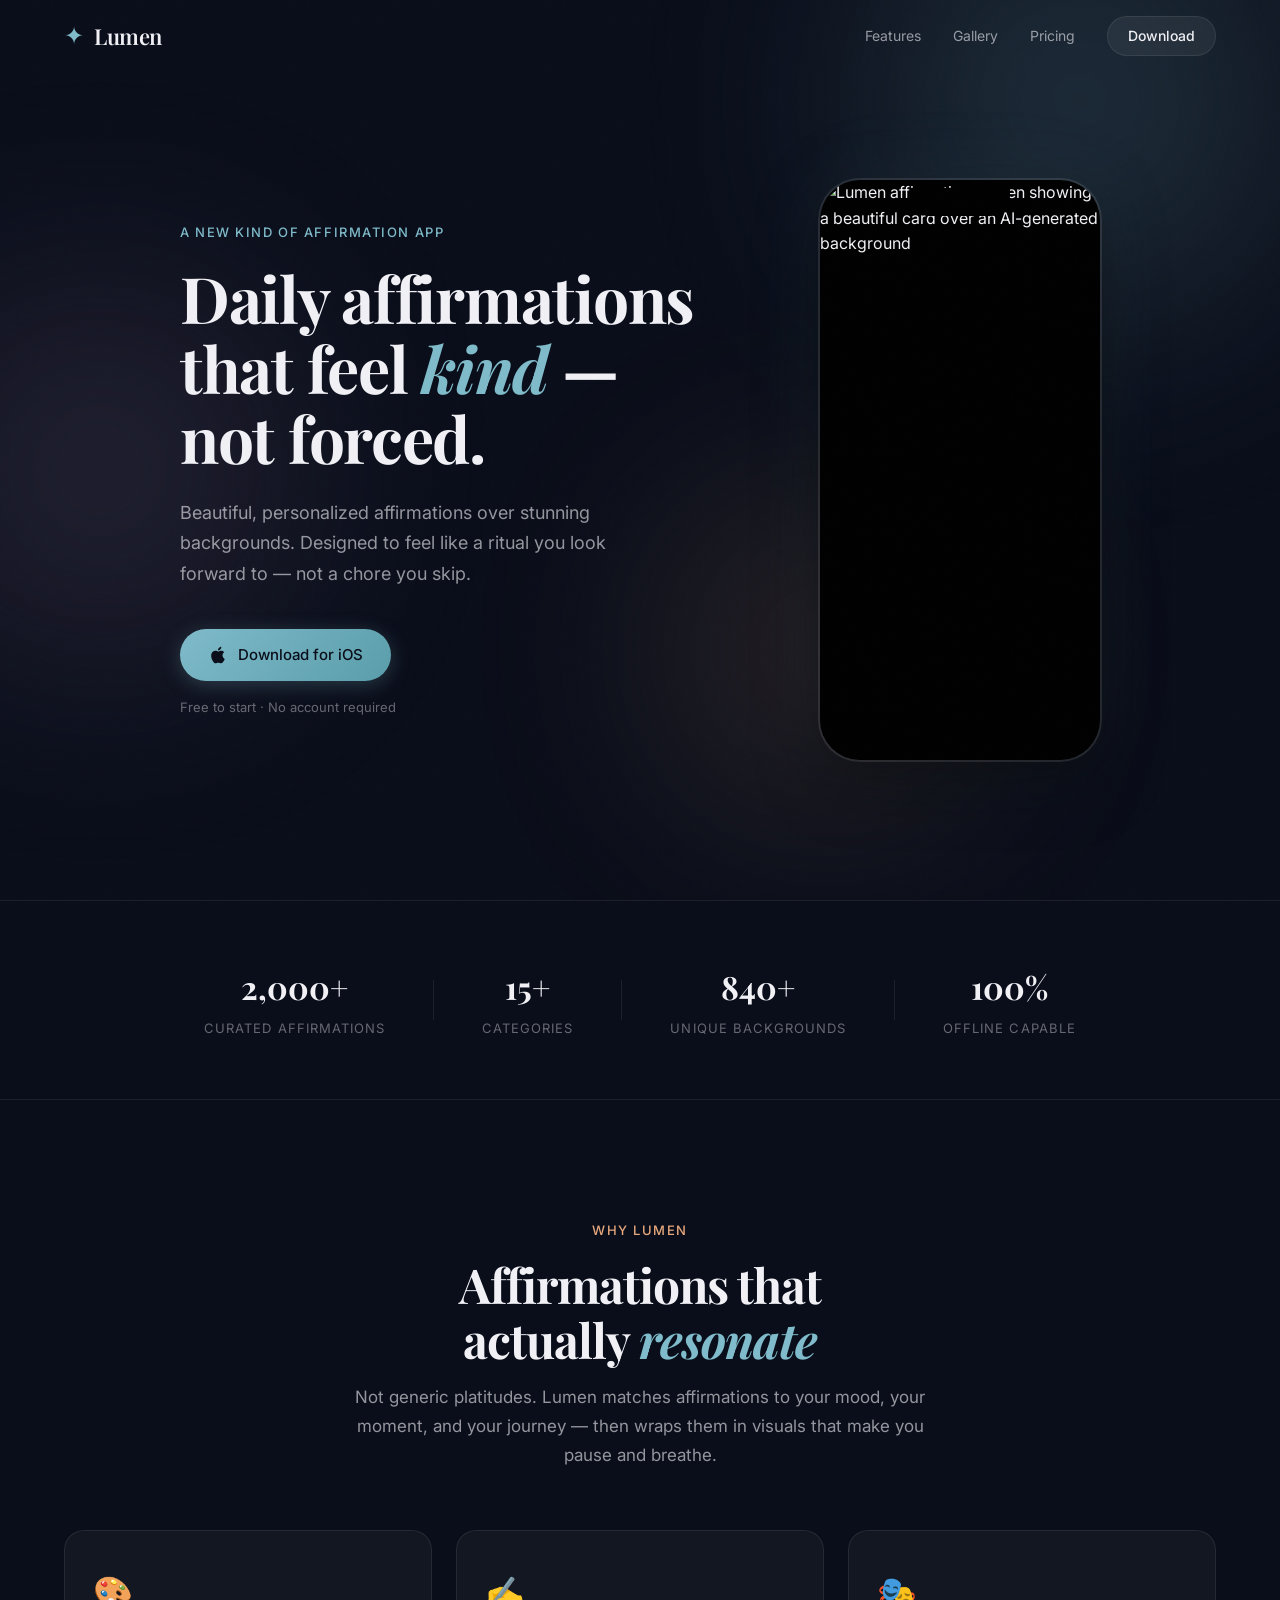
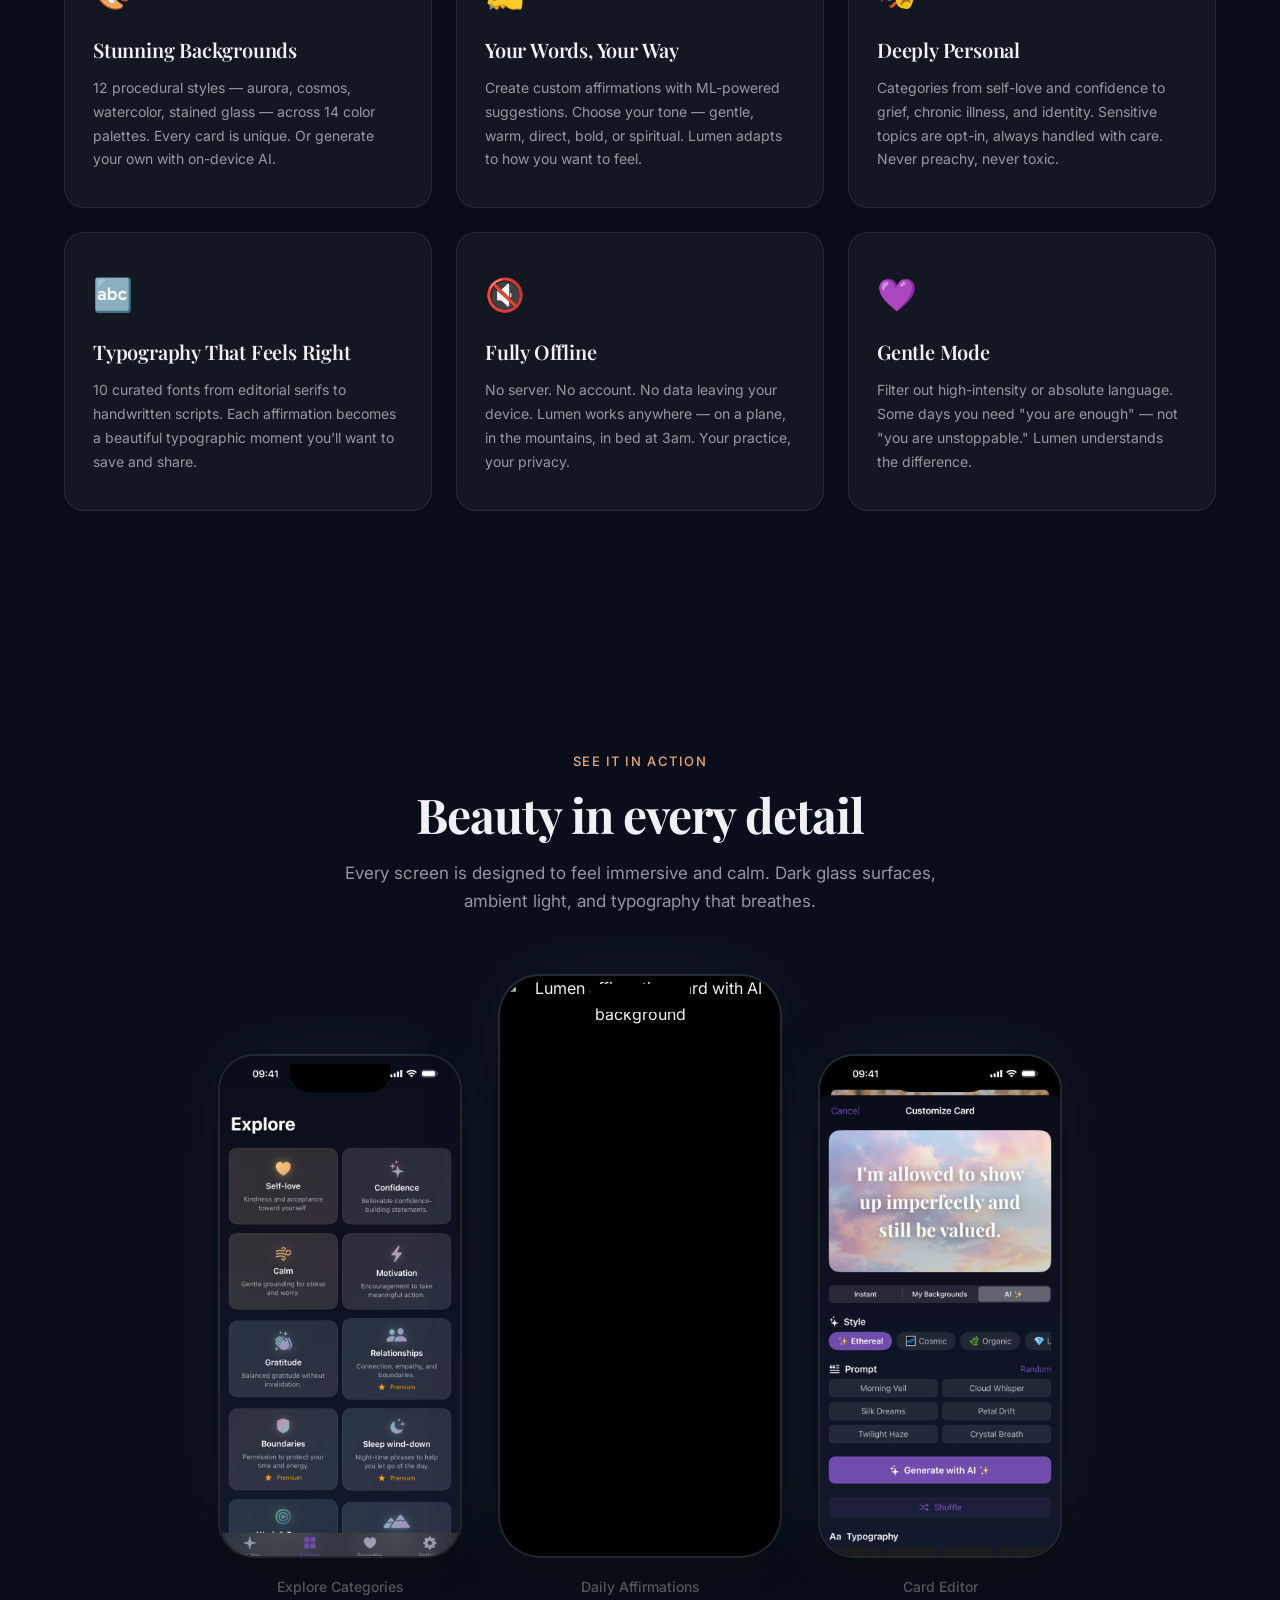
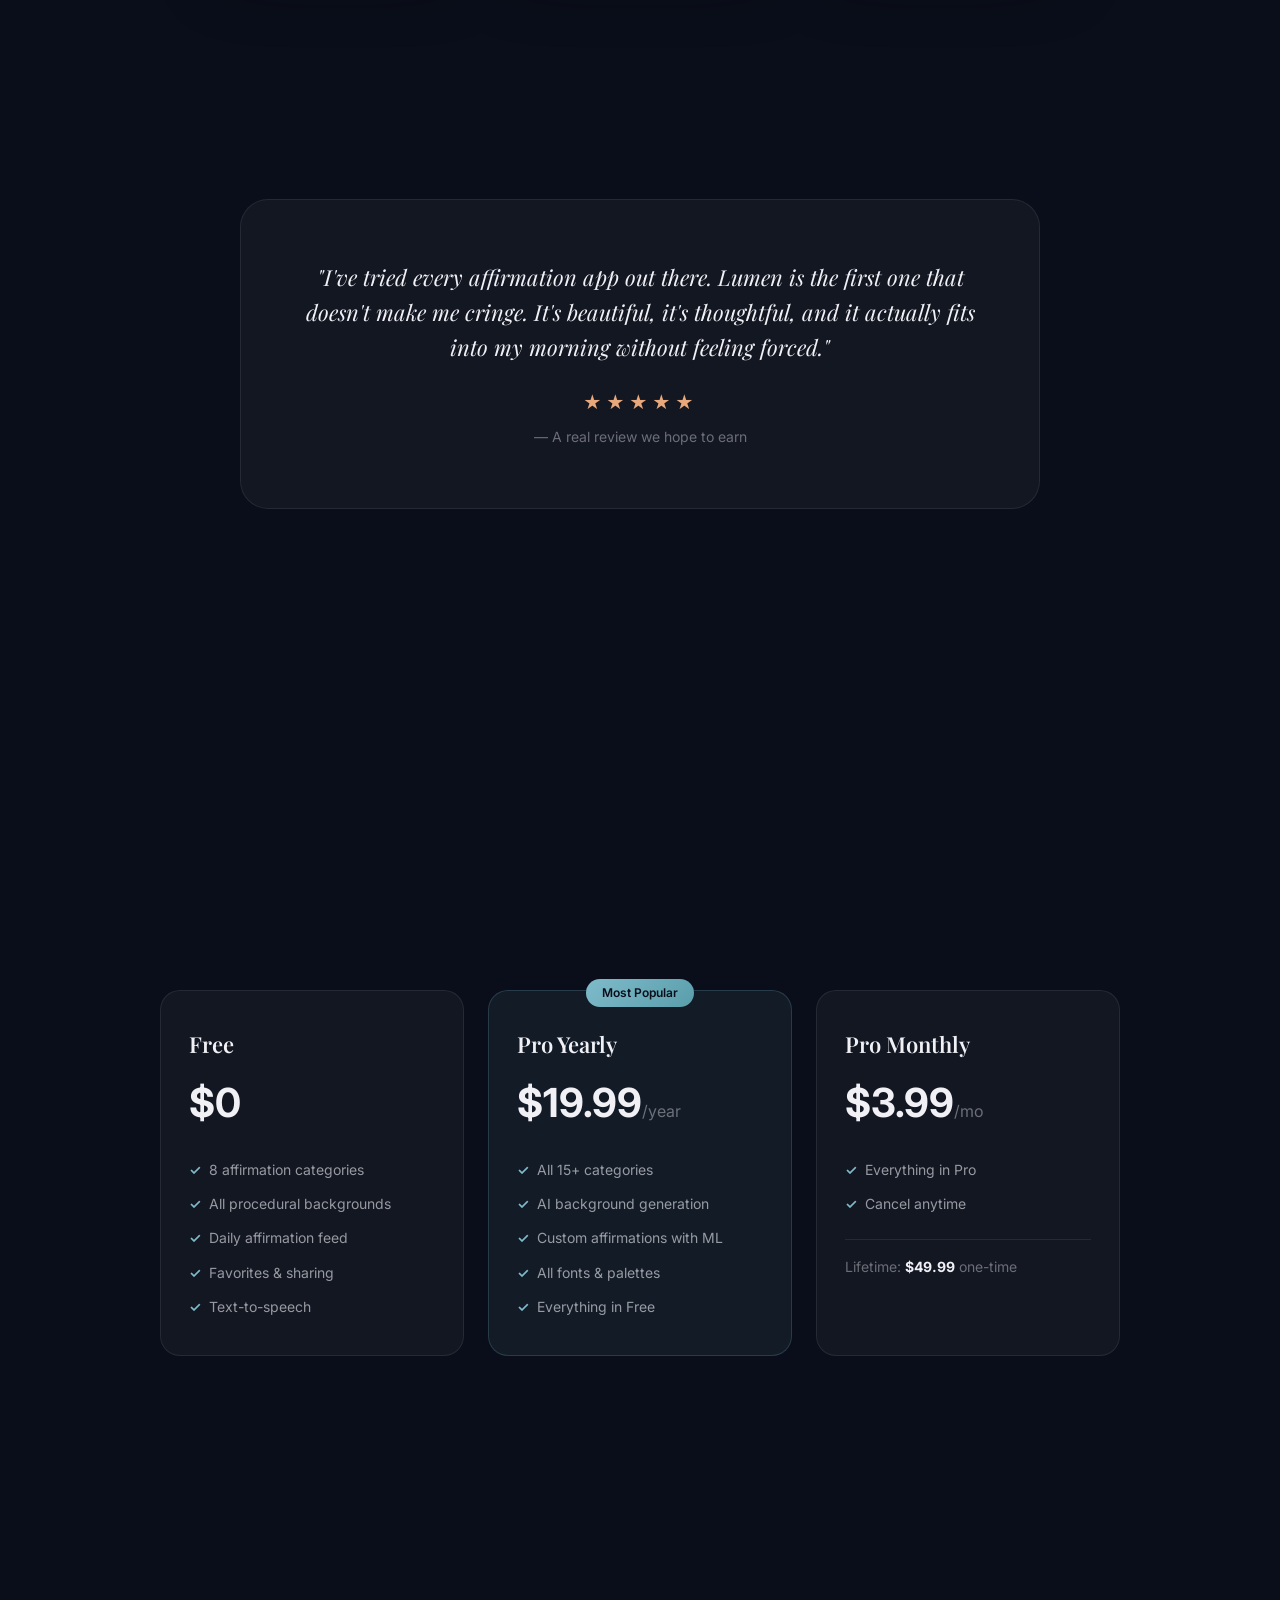
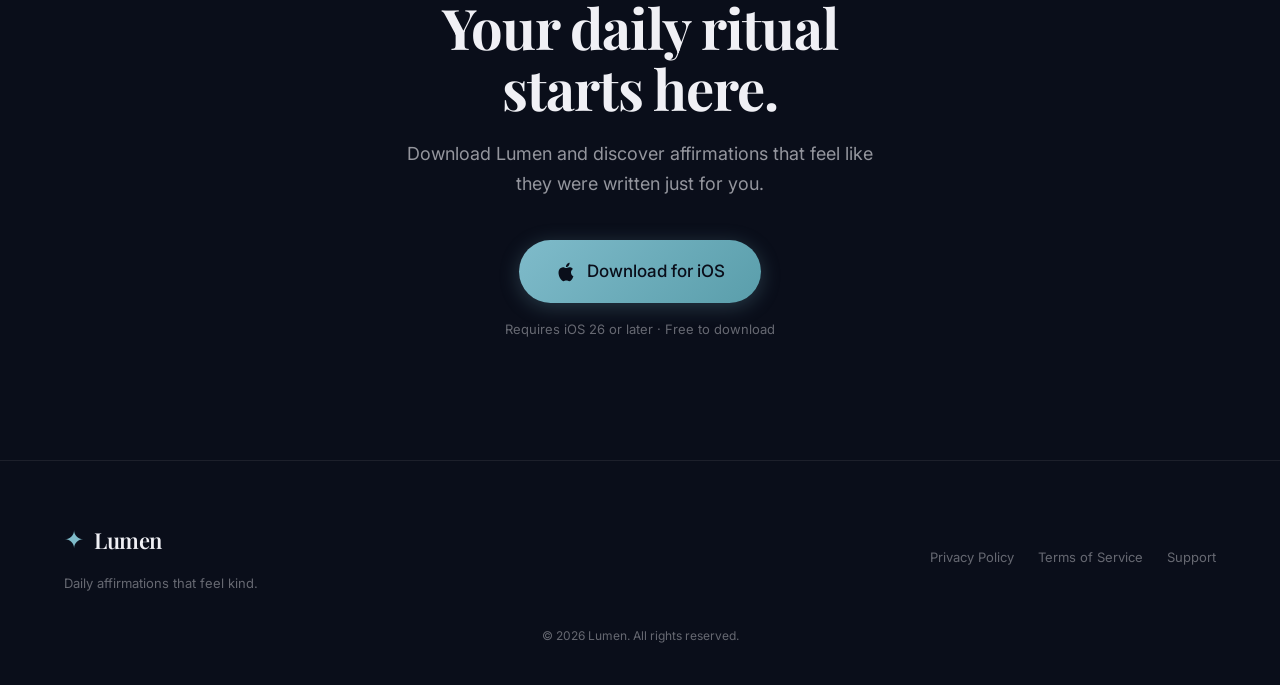
==== docs/index.html @ d3a2ad7b "Add Lumen landing page for GitHub Pages Dark, immersive landing page matching the app's visual ident" ====
<!DOCTYPE html>
<html lang="en">
<head>
  <meta charset="UTF-8">
  <meta name="viewport" content="width=device-width, initial-scale=1.0">
  <title>Lumen — Daily Affirmations That Feel Kind</title>
  <meta name="description" content="Lumen is a premium iOS affirmation app that delivers kind, personalized daily affirmations over stunning backgrounds. Beautiful. Calm. Yours.">
  <meta property="og:title" content="Lumen — Daily Affirmations That Feel Kind">
  <meta property="og:description" content="A premium iOS affirmation app with personalized daily affirmations over stunning backgrounds.">
  <meta property="og:type" content="website">
  <meta name="theme-color" content="#0A0E1A">
  <link rel="preconnect" href="https://fonts.googleapis.com">
  <link rel="preconnect" href="https://fonts.gstatic.com" crossorigin>
  <link href="https://fonts.googleapis.com/css2?family=Playfair+Display:ital,wght@0,400;0,600;0,700;1,400&family=Inter:wght@300;400;500;600&display=swap" rel="stylesheet">
  <link rel="stylesheet" href="styles.css">
</head>
<body>
  <!-- Ambient background -->
  <div class="ambient-bg">
    <div class="orb orb-1"></div>
    <div class="orb orb-2"></div>
    <div class="orb orb-3"></div>
  </div>

  <!-- Navigation -->
  <nav class="nav">
    <div class="nav-inner">
      <a href="#" class="nav-logo">
        <span class="logo-icon">✦</span>
        <span class="logo-text">Lumen</span>
      </a>
      <div class="nav-links">
        <a href="#features">Features</a>
        <a href="#gallery">Gallery</a>
        <a href="#pricing">Pricing</a>
        <a href="#download" class="nav-cta">Download</a>
      </div>
    </div>
  </nav>

  <!-- Hero -->
  <section class="hero">
    <div class="hero-content">
      <p class="hero-eyebrow">A new kind of affirmation app</p>
      <h1 class="hero-title">Daily affirmations<br>that feel <em>kind</em> —<br>not forced.</h1>
      <p class="hero-subtitle">Beautiful, personalized affirmations over stunning backgrounds. Designed to feel like a ritual you look forward to — not a chore you skip.</p>
      <div class="hero-ctas">
        <a href="#download" class="btn btn-primary">
          <svg class="apple-icon" viewBox="0 0 24 24" fill="currentColor" width="20" height="20"><path d="M18.71 19.5c-.83 1.24-1.71 2.45-3.05 2.47-1.34.03-1.77-.79-3.29-.79-1.53 0-2 .77-3.27.82-1.31.05-2.3-1.32-3.14-2.53C4.25 17 2.94 12.45 4.7 9.39c.87-1.52 2.43-2.48 4.12-2.51 1.28-.02 2.5.87 3.29.87.78 0 2.26-1.07 3.8-.91.65.03 2.47.26 3.64 1.98-.09.06-2.17 1.28-2.15 3.81.03 3.02 2.65 4.03 2.68 4.04-.03.07-.42 1.44-1.38 2.83M13 3.5c.73-.83 1.94-1.46 2.94-1.5.13 1.17-.34 2.35-1.04 3.19-.69.85-1.83 1.51-2.95 1.42-.15-1.15.41-2.35 1.05-3.11z"/></svg>
          Download for iOS
        </a>
      </div>
      <p class="hero-note">Free to start · No account required</p>
    </div>
    <div class="hero-phone">
      <div class="phone-frame">
        <div class="phone-notch"></div>
        <img src="images/screenshot-affirmation.png" alt="Lumen affirmation screen showing a beautiful card over an AI-generated background" class="phone-screen" loading="eager">
      </div>
    </div>
  </section>

  <!-- Social proof -->
  <section class="social-proof">
    <div class="container">
      <div class="proof-items">
        <div class="proof-item">
          <span class="proof-value">2,000+</span>
          <span class="proof-label">Curated Affirmations</span>
        </div>
        <div class="proof-divider"></div>
        <div class="proof-item">
          <span class="proof-value">15+</span>
          <span class="proof-label">Categories</span>
        </div>
        <div class="proof-divider"></div>
        <div class="proof-item">
          <span class="proof-value">840+</span>
          <span class="proof-label">Unique Backgrounds</span>
        </div>
        <div class="proof-divider"></div>
        <div class="proof-item">
          <span class="proof-value">100%</span>
          <span class="proof-label">Offline Capable</span>
        </div>
      </div>
    </div>
  </section>

  <!-- Features -->
  <section class="features" id="features">
    <div class="container">
      <p class="section-eyebrow">Why Lumen</p>
      <h2 class="section-title">Affirmations that<br>actually <em>resonate</em></h2>
      <p class="section-subtitle">Not generic platitudes. Lumen matches affirmations to your mood, your moment, and your journey — then wraps them in visuals that make you pause and breathe.</p>

      <div class="features-grid">
        <div class="feature-card">
          <div class="feature-icon">🎨</div>
          <h3>Stunning Backgrounds</h3>
          <p>12 procedural styles — aurora, cosmos, watercolor, stained glass — across 14 color palettes. Every card is unique. Or generate your own with on-device AI.</p>
        </div>
        <div class="feature-card">
          <div class="feature-icon">✍️</div>
          <h3>Your Words, Your Way</h3>
          <p>Create custom affirmations with ML-powered suggestions. Choose your tone — gentle, warm, direct, bold, or spiritual. Lumen adapts to how you want to feel.</p>
        </div>
        <div class="feature-card">
          <div class="feature-icon">🎭</div>
          <h3>Deeply Personal</h3>
          <p>Categories from self-love and confidence to grief, chronic illness, and identity. Sensitive topics are opt-in, always handled with care. Never preachy, never toxic.</p>
        </div>
        <div class="feature-card">
          <div class="feature-icon">🔤</div>
          <h3>Typography That Feels Right</h3>
          <p>10 curated fonts from editorial serifs to handwritten scripts. Each affirmation becomes a beautiful typographic moment you'll want to save and share.</p>
        </div>
        <div class="feature-card">
          <div class="feature-icon">🔇</div>
          <h3>Fully Offline</h3>
          <p>No server. No account. No data leaving your device. Lumen works anywhere — on a plane, in the mountains, in bed at 3am. Your practice, your privacy.</p>
        </div>
        <div class="feature-card">
          <div class="feature-icon">💜</div>
          <h3>Gentle Mode</h3>
          <p>Filter out high-intensity or absolute language. Some days you need "you are enough" — not "you are unstoppable." Lumen understands the difference.</p>
        </div>
      </div>
    </div>
  </section>

  <!-- Gallery -->
  <section class="gallery" id="gallery">
    <div class="container">
      <p class="section-eyebrow">See it in action</p>
      <h2 class="section-title">Beauty in every detail</h2>
      <p class="section-subtitle">Every screen is designed to feel immersive and calm. Dark glass surfaces, ambient light, and typography that breathes.</p>

      <div class="gallery-phones">
        <div class="gallery-phone">
          <div class="phone-frame phone-frame-sm">
            <div class="phone-notch"></div>
            <img src="images/screenshot-explore.png" alt="Lumen explore screen with category cards" class="phone-screen" loading="lazy">
          </div>
          <p class="gallery-label">Explore Categories</p>
        </div>
        <div class="gallery-phone gallery-phone-center">
          <div class="phone-frame">
            <div class="phone-notch"></div>
            <img src="images/screenshot-affirmation.png" alt="Lumen affirmation card with AI background" class="phone-screen" loading="lazy">
          </div>
          <p class="gallery-label">Daily Affirmations</p>
        </div>
        <div class="gallery-phone">
          <div class="phone-frame phone-frame-sm">
            <div class="phone-notch"></div>
            <img src="images/screenshot-editor.png" alt="Lumen card editor" class="phone-screen" loading="lazy">
          </div>
          <p class="gallery-label">Card Editor</p>
        </div>
      </div>
    </div>
  </section>

  <!-- Testimonial -->
  <section class="testimonial-section">
    <div class="container">
      <div class="testimonial-card">
        <blockquote>
          <p>"I've tried every affirmation app out there. Lumen is the first one that doesn't make me cringe. It's beautiful, it's thoughtful, and it actually fits into my morning without feeling forced."</p>
        </blockquote>
        <div class="testimonial-author">
          <div class="testimonial-stars">★★★★★</div>
          <p class="testimonial-name">— A real review we hope to earn</p>
        </div>
      </div>
    </div>
  </section>

  <!-- Pricing -->
  <section class="pricing" id="pricing">
    <div class="container">
      <p class="section-eyebrow">Simple pricing</p>
      <h2 class="section-title">Start free. Upgrade<br>when you're <em>ready</em>.</h2>
      <p class="section-subtitle">Lumen is generous for free. Pro unlocks everything — all categories, AI backgrounds, custom affirmations, and more.</p>

      <div class="pricing-grid">
        <div class="pricing-card">
          <h3>Free</h3>
          <p class="pricing-price">$0</p>
          <ul class="pricing-features">
            <li>8 affirmation categories</li>
            <li>All procedural backgrounds</li>
            <li>Daily affirmation feed</li>
            <li>Favorites & sharing</li>
            <li>Text-to-speech</li>
          </ul>
        </div>
        <div class="pricing-card pricing-card-pro">
          <div class="pricing-badge">Most Popular</div>
          <h3>Pro Yearly</h3>
          <p class="pricing-price">$19.99<span>/year</span></p>
          <ul class="pricing-features">
            <li>All 15+ categories</li>
            <li>AI background generation</li>
            <li>Custom affirmations with ML</li>
            <li>All fonts & palettes</li>
            <li>Everything in Free</li>
          </ul>
        </div>
        <div class="pricing-card">
          <h3>Pro Monthly</h3>
          <p class="pricing-price">$3.99<span>/mo</span></p>
          <ul class="pricing-features">
            <li>Everything in Pro</li>
            <li>Cancel anytime</li>
          </ul>
          <div class="pricing-alt">
            <p class="pricing-lifetime">Lifetime: <strong>$49.99</strong> one-time</p>
          </div>
        </div>
      </div>
    </div>
  </section>

  <!-- Download CTA -->
  <section class="download" id="download">
    <div class="container">
      <h2 class="download-title">Your daily ritual<br>starts here.</h2>
      <p class="download-subtitle">Download Lumen and discover affirmations that feel like they were written just for you.</p>
      <a href="#" class="btn btn-primary btn-lg">
        <svg class="apple-icon" viewBox="0 0 24 24" fill="currentColor" width="22" height="22"><path d="M18.71 19.5c-.83 1.24-1.71 2.45-3.05 2.47-1.34.03-1.77-.79-3.29-.79-1.53 0-2 .77-3.27.82-1.31.05-2.3-1.32-3.14-2.53C4.25 17 2.94 12.45 4.7 9.39c.87-1.52 2.43-2.48 4.12-2.51 1.28-.02 2.5.87 3.29.87.78 0 2.26-1.07 3.8-.91.65.03 2.47.26 3.64 1.98-.09.06-2.17 1.28-2.15 3.81.03 3.02 2.65 4.03 2.68 4.04-.03.07-.42 1.44-1.38 2.83M13 3.5c.73-.83 1.94-1.46 2.94-1.5.13 1.17-.34 2.35-1.04 3.19-.69.85-1.83 1.51-2.95 1.42-.15-1.15.41-2.35 1.05-3.11z"/></svg>
        Download for iOS
      </a>
      <p class="download-note">Requires iOS 26 or later · Free to download</p>
    </div>
  </section>

  <!-- Footer -->
  <footer class="footer">
    <div class="container">
      <div class="footer-inner">
        <div class="footer-brand">
          <span class="logo-icon">✦</span>
          <span class="logo-text">Lumen</span>
          <p class="footer-tagline">Daily affirmations that feel kind.</p>
        </div>
        <div class="footer-links">
          <a href="#">Privacy Policy</a>
          <a href="#">Terms of Service</a>
          <a href="#">Support</a>
        </div>
      </div>
      <p class="footer-copy">&copy; 2026 Lumen. All rights reserved.</p>
    </div>
  </footer>

  <script src="script.js"></script>
</body>
</html>
---- docs/styles.css ----
/* ===== Reset & Base ===== */
*, *::before, *::after {
  margin: 0;
  padding: 0;
  box-sizing: border-box;
}

:root {
  --bg-deep: #0A0E1A;
  --bg-surface: #131B2E;
  --bg-card: rgba(255, 255, 255, 0.04);
  --bg-card-hover: rgba(255, 255, 255, 0.07);
  --bg-glass: rgba(255, 255, 255, 0.06);
  --border-glass: rgba(255, 255, 255, 0.08);
  --text-primary: #F0F0F5;
  --text-secondary: rgba(240, 240, 245, 0.6);
  --text-tertiary: rgba(240, 240, 245, 0.4);
  --accent-teal: #7FBBCA;
  --accent-coral: #E8A87C;
  --accent-purple: #A688B5;
  --accent-mint: #7EC8A0;
  --font-serif: 'Playfair Display', Georgia, serif;
  --font-sans: 'Inter', -apple-system, BlinkMacSystemFont, sans-serif;
  --radius-sm: 12px;
  --radius-md: 20px;
  --radius-lg: 28px;
  --radius-xl: 36px;
}

html {
  scroll-behavior: smooth;
  -webkit-text-size-adjust: 100%;
}

body {
  font-family: var(--font-sans);
  background: var(--bg-deep);
  color: var(--text-primary);
  line-height: 1.6;
  overflow-x: hidden;
  -webkit-font-smoothing: antialiased;
  -moz-osx-font-smoothing: grayscale;
}

.container {
  max-width: 1200px;
  margin: 0 auto;
  padding: 0 24px;
}

em {
  font-style: italic;
  color: var(--accent-teal);
}

/* ===== Ambient Background ===== */
.ambient-bg {
  position: fixed;
  top: 0;
  left: 0;
  width: 100%;
  height: 100%;
  pointer-events: none;
  z-index: 0;
  overflow: hidden;
}

.orb {
  position: absolute;
  border-radius: 50%;
  filter: blur(120px);
  opacity: 0.3;
  animation: float 20s ease-in-out infinite;
}

.orb-1 {
  width: 600px;
  height: 600px;
  background: radial-gradient(circle, var(--accent-teal), transparent 70%);
  top: -200px;
  right: -100px;
  animation-delay: 0s;
}

.orb-2 {
  width: 500px;
  height: 500px;
  background: radial-gradient(circle, var(--accent-purple), transparent 70%);
  bottom: 20%;
  left: -150px;
  animation-delay: -7s;
}

.orb-3 {
  width: 400px;
  height: 400px;
  background: radial-gradient(circle, var(--accent-coral), transparent 70%);
  top: 50%;
  right: 20%;
  animation-delay: -14s;
}

@keyframes float {
  0%, 100% { transform: translate(0, 0) scale(1); }
  33% { transform: translate(30px, -40px) scale(1.05); }
  66% { transform: translate(-20px, 30px) scale(0.95); }
}

/* ===== Navigation ===== */
.nav {
  position: fixed;
  top: 0;
  left: 0;
  right: 0;
  z-index: 100;
  padding: 16px 0;
  transition: background 0.3s ease, backdrop-filter 0.3s ease;
}

.nav.scrolled {
  background: rgba(10, 14, 26, 0.8);
  backdrop-filter: blur(20px);
  -webkit-backdrop-filter: blur(20px);
  border-bottom: 1px solid var(--border-glass);
}

.nav-inner {
  max-width: 1200px;
  margin: 0 auto;
  padding: 0 24px;
  display: flex;
  align-items: center;
  justify-content: space-between;
}

.nav-logo {
  display: flex;
  align-items: center;
  gap: 10px;
  text-decoration: none;
  color: var(--text-primary);
}

.logo-icon {
  font-size: 24px;
  color: var(--accent-teal);
}

.logo-text {
  font-family: var(--font-serif);
  font-size: 22px;
  font-weight: 600;
  letter-spacing: -0.02em;
}

.nav-links {
  display: flex;
  align-items: center;
  gap: 32px;
}

.nav-links a {
  text-decoration: none;
  color: var(--text-secondary);
  font-size: 14px;
  font-weight: 400;
  transition: color 0.2s ease;
}

.nav-links a:hover {
  color: var(--text-primary);
}

.nav-cta {
  background: var(--bg-glass);
  border: 1px solid var(--border-glass);
  padding: 8px 20px !important;
  border-radius: 100px;
  color: var(--text-primary) !important;
  font-weight: 500 !important;
  transition: background 0.2s ease, border-color 0.2s ease !important;
}

.nav-cta:hover {
  background: var(--bg-card-hover) !important;
  border-color: rgba(255, 255, 255, 0.15) !important;
}

/* ===== Hero ===== */
.hero {
  position: relative;
  z-index: 1;
  min-height: 100vh;
  display: flex;
  align-items: center;
  justify-content: center;
  padding: 120px 24px 80px;
  gap: 80px;
  max-width: 1200px;
  margin: 0 auto;
}

.hero-content {
  flex: 1;
  max-width: 560px;
}

.hero-eyebrow {
  font-size: 13px;
  font-weight: 500;
  text-transform: uppercase;
  letter-spacing: 0.12em;
  color: var(--accent-teal);
  margin-bottom: 20px;
}

.hero-title {
  font-family: var(--font-serif);
  font-size: clamp(40px, 5vw, 64px);
  font-weight: 700;
  line-height: 1.1;
  letter-spacing: -0.02em;
  margin-bottom: 24px;
}

.hero-subtitle {
  font-size: 18px;
  line-height: 1.7;
  color: var(--text-secondary);
  margin-bottom: 40px;
  max-width: 480px;
}

.hero-ctas {
  display: flex;
  gap: 16px;
  flex-wrap: wrap;
}

.hero-note {
  margin-top: 16px;
  font-size: 13px;
  color: var(--text-tertiary);
}

/* ===== Buttons ===== */
.btn {
  display: inline-flex;
  align-items: center;
  gap: 10px;
  padding: 14px 28px;
  border-radius: 100px;
  font-size: 15px;
  font-weight: 500;
  text-decoration: none;
  transition: all 0.2s ease;
  cursor: pointer;
  border: none;
}

.btn-primary {
  background: linear-gradient(135deg, var(--accent-teal), #5a9eab);
  color: var(--bg-deep);
  box-shadow: 0 4px 20px rgba(127, 187, 202, 0.25);
}

.btn-primary:hover {
  transform: translateY(-2px);
  box-shadow: 0 8px 30px rgba(127, 187, 202, 0.35);
}

.btn-lg {
  padding: 18px 36px;
  font-size: 17px;
}

.apple-icon {
  width: 20px;
  height: 20px;
  flex-shrink: 0;
}

.btn-lg .apple-icon {
  width: 22px;
  height: 22px;
}

/* ===== Phone Frame ===== */
.hero-phone {
  flex-shrink: 0;
  position: relative;
}

.phone-frame {
  width: 280px;
  height: 580px;
  border-radius: 40px;
  overflow: hidden;
  position: relative;
  background: #000;
  box-shadow:
    0 0 0 2px rgba(255, 255, 255, 0.1),
    0 20px 60px rgba(0, 0, 0, 0.5),
    0 0 80px rgba(127, 187, 202, 0.1);
}

.phone-notch {
  position: absolute;
  top: 8px;
  left: 50%;
  transform: translateX(-50%);
  width: 100px;
  height: 28px;
  background: #000;
  border-radius: 0 0 20px 20px;
  z-index: 2;
}

.phone-screen {
  width: 100%;
  height: 100%;
  object-fit: cover;
  object-position: top;
}

.phone-frame-sm {
  width: 240px;
  height: 500px;
  border-radius: 34px;
}

/* ===== Social Proof ===== */
.social-proof {
  position: relative;
  z-index: 1;
  padding: 60px 0;
  border-top: 1px solid var(--border-glass);
  border-bottom: 1px solid var(--border-glass);
}

.proof-items {
  display: flex;
  justify-content: center;
  align-items: center;
  gap: 48px;
  flex-wrap: wrap;
}

.proof-item {
  text-align: center;
  display: flex;
  flex-direction: column;
  gap: 6px;
}

.proof-value {
  font-family: var(--font-serif);
  font-size: 32px;
  font-weight: 700;
  color: var(--text-primary);
}

.proof-label {
  font-size: 13px;
  color: var(--text-tertiary);
  text-transform: uppercase;
  letter-spacing: 0.08em;
}

.proof-divider {
  width: 1px;
  height: 40px;
  background: var(--border-glass);
}

/* ===== Sections ===== */
.section-eyebrow {
  font-size: 13px;
  font-weight: 500;
  text-transform: uppercase;
  letter-spacing: 0.12em;
  color: var(--accent-coral);
  margin-bottom: 16px;
  text-align: center;
}

.section-title {
  font-family: var(--font-serif);
  font-size: clamp(32px, 4vw, 48px);
  font-weight: 700;
  line-height: 1.15;
  letter-spacing: -0.02em;
  text-align: center;
  margin-bottom: 16px;
}

.section-subtitle {
  font-size: 17px;
  color: var(--text-secondary);
  text-align: center;
  max-width: 600px;
  margin: 0 auto 60px;
  line-height: 1.7;
}

/* ===== Features ===== */
.features {
  position: relative;
  z-index: 1;
  padding: 120px 0;
}

.features-grid {
  display: grid;
  grid-template-columns: repeat(3, 1fr);
  gap: 24px;
}

.feature-card {
  background: var(--bg-card);
  border: 1px solid var(--border-glass);
  border-radius: var(--radius-md);
  padding: 36px 28px;
  transition: background 0.2s ease, border-color 0.2s ease, transform 0.2s ease;
}

.feature-card:hover {
  background: var(--bg-card-hover);
  border-color: rgba(255, 255, 255, 0.12);
  transform: translateY(-4px);
}

.feature-icon {
  font-size: 32px;
  margin-bottom: 16px;
}

.feature-card h3 {
  font-family: var(--font-serif);
  font-size: 20px;
  font-weight: 600;
  margin-bottom: 10px;
  letter-spacing: -0.01em;
}

.feature-card p {
  font-size: 14px;
  line-height: 1.7;
  color: var(--text-secondary);
}

/* ===== Gallery ===== */
.gallery {
  position: relative;
  z-index: 1;
  padding: 120px 0;
}

.gallery-phones {
  display: flex;
  justify-content: center;
  align-items: flex-end;
  gap: 40px;
}

.gallery-phone {
  text-align: center;
}

.gallery-phone-center {
  transform: translateY(-20px);
}

.gallery-label {
  margin-top: 20px;
  font-size: 14px;
  color: var(--text-tertiary);
  font-weight: 500;
}

/* ===== Testimonial ===== */
.testimonial-section {
  position: relative;
  z-index: 1;
  padding: 80px 0;
}

.testimonial-card {
  background: var(--bg-card);
  border: 1px solid var(--border-glass);
  border-radius: var(--radius-lg);
  padding: 60px;
  max-width: 800px;
  margin: 0 auto;
  text-align: center;
}

.testimonial-card blockquote p {
  font-family: var(--font-serif);
  font-size: 22px;
  font-style: italic;
  line-height: 1.6;
  color: var(--text-primary);
  margin-bottom: 24px;
}

.testimonial-stars {
  color: var(--accent-coral);
  font-size: 18px;
  letter-spacing: 4px;
  margin-bottom: 8px;
}

.testimonial-name {
  font-size: 14px;
  color: var(--text-tertiary);
}

/* ===== Pricing ===== */
.pricing {
  position: relative;
  z-index: 1;
  padding: 120px 0;
}

.pricing-grid {
  display: grid;
  grid-template-columns: repeat(3, 1fr);
  gap: 24px;
  max-width: 960px;
  margin: 0 auto;
}

.pricing-card {
  background: var(--bg-card);
  border: 1px solid var(--border-glass);
  border-radius: var(--radius-md);
  padding: 36px 28px;
  position: relative;
  transition: transform 0.2s ease;
}

.pricing-card:hover {
  transform: translateY(-4px);
}

.pricing-card-pro {
  background: rgba(127, 187, 202, 0.08);
  border-color: rgba(127, 187, 202, 0.2);
}

.pricing-badge {
  position: absolute;
  top: -12px;
  left: 50%;
  transform: translateX(-50%);
  background: linear-gradient(135deg, var(--accent-teal), #5a9eab);
  color: var(--bg-deep);
  font-size: 12px;
  font-weight: 600;
  padding: 4px 16px;
  border-radius: 100px;
  white-space: nowrap;
}

.pricing-card h3 {
  font-family: var(--font-serif);
  font-size: 22px;
  font-weight: 600;
  margin-bottom: 8px;
}

.pricing-price {
  font-size: 40px;
  font-weight: 700;
  margin-bottom: 24px;
}

.pricing-price span {
  font-size: 16px;
  font-weight: 400;
  color: var(--text-tertiary);
}

.pricing-features {
  list-style: none;
  display: flex;
  flex-direction: column;
  gap: 12px;
}

.pricing-features li {
  font-size: 14px;
  color: var(--text-secondary);
  padding-left: 20px;
  position: relative;
}

.pricing-features li::before {
  content: '✓';
  position: absolute;
  left: 0;
  color: var(--accent-teal);
  font-weight: 600;
}

.pricing-alt {
  margin-top: 24px;
  padding-top: 16px;
  border-top: 1px solid var(--border-glass);
}

.pricing-lifetime {
  font-size: 14px;
  color: var(--text-tertiary);
}

.pricing-lifetime strong {
  color: var(--text-primary);
}

/* ===== Download CTA ===== */
.download {
  position: relative;
  z-index: 1;
  padding: 120px 0;
  text-align: center;
}

.download-title {
  font-family: var(--font-serif);
  font-size: clamp(36px, 4.5vw, 56px);
  font-weight: 700;
  line-height: 1.1;
  letter-spacing: -0.02em;
  margin-bottom: 20px;
}

.download-subtitle {
  font-size: 18px;
  color: var(--text-secondary);
  margin-bottom: 40px;
  max-width: 500px;
  margin-left: auto;
  margin-right: auto;
  line-height: 1.7;
}

.download-note {
  margin-top: 16px;
  font-size: 13px;
  color: var(--text-tertiary);
}

/* ===== Footer ===== */
.footer {
  position: relative;
  z-index: 1;
  padding: 60px 0 40px;
  border-top: 1px solid var(--border-glass);
}

.footer-inner {
  display: flex;
  justify-content: space-between;
  align-items: center;
  margin-bottom: 32px;
}

.footer-brand {
  display: flex;
  align-items: center;
  gap: 10px;
  flex-wrap: wrap;
}

.footer-tagline {
  width: 100%;
  font-size: 13px;
  color: var(--text-tertiary);
  margin-top: 4px;
}

.footer-links {
  display: flex;
  gap: 24px;
}

.footer-links a {
  font-size: 13px;
  color: var(--text-tertiary);
  text-decoration: none;
  transition: color 0.2s ease;
}

.footer-links a:hover {
  color: var(--text-secondary);
}

.footer-copy {
  font-size: 12px;
  color: var(--text-tertiary);
  text-align: center;
}

/* ===== Responsive ===== */
@media (max-width: 968px) {
  .hero {
    flex-direction: column;
    text-align: center;
    padding-top: 100px;
    gap: 60px;
  }

  .hero-content {
    max-width: 100%;
    display: flex;
    flex-direction: column;
    align-items: center;
  }

  .hero-subtitle {
    max-width: 100%;
  }

  .hero-ctas {
    justify-content: center;
  }

  .features-grid {
    grid-template-columns: repeat(2, 1fr);
  }

  .gallery-phones {
    gap: 20px;
  }

  .phone-frame {
    width: 220px;
    height: 460px;
    border-radius: 32px;
  }

  .phone-frame-sm {
    width: 180px;
    height: 380px;
    border-radius: 28px;
  }

  .pricing-grid {
    grid-template-columns: 1fr;
    max-width: 400px;
  }
}

@media (max-width: 640px) {
  .nav-links a:not(.nav-cta) {
    display: none;
  }

  .hero-title {
    font-size: 36px;
  }

  .features-grid {
    grid-template-columns: 1fr;
  }

  .gallery-phones {
    flex-direction: column;
    align-items: center;
    gap: 32px;
  }

  .gallery-phone-center {
    transform: none;
    order: -1;
  }

  .phone-frame, .phone-frame-sm {
    width: 260px;
    height: 540px;
    border-radius: 38px;
  }

  .proof-items {
    gap: 32px;
  }

  .proof-divider {
    display: none;
  }

  .testimonial-card {
    padding: 36px 24px;
  }

  .testimonial-card blockquote p {
    font-size: 18px;
  }

  .footer-inner {
    flex-direction: column;
    gap: 24px;
    text-align: center;
  }

  .footer-brand {
    justify-content: center;
  }

  .footer-tagline {
    text-align: center;
  }
}

/* ===== Animations ===== */
.fade-in {
  opacity: 0;
  transform: translateY(24px);
  transition: opacity 0.6s ease, transform 0.6s ease;
}

.fade-in.visible {
  opacity: 1;
  transform: translateY(0);
}

/* Grain overlay */
body::after {
  content: '';
  position: fixed;
  top: 0;
  left: 0;
  width: 100%;
  height: 100%;
  pointer-events: none;
  z-index: 9999;
  opacity: 0.015;
  background-image: url("data:image/svg+xml,%3Csvg viewBox='0 0 256 256' xmlns='http://www.w3.org/2000/svg'%3E%3Cfilter id='noise'%3E%3CfeTurbulence type='fractalNoise' baseFrequency='0.9' numOctaves='4' stitchTiles='stitch'/%3E%3C/filter%3E%3Crect width='100%25' height='100%25' filter='url(%23noise)'/%3E%3C/svg%3E");
  background-repeat: repeat;
  background-size: 256px 256px;
}
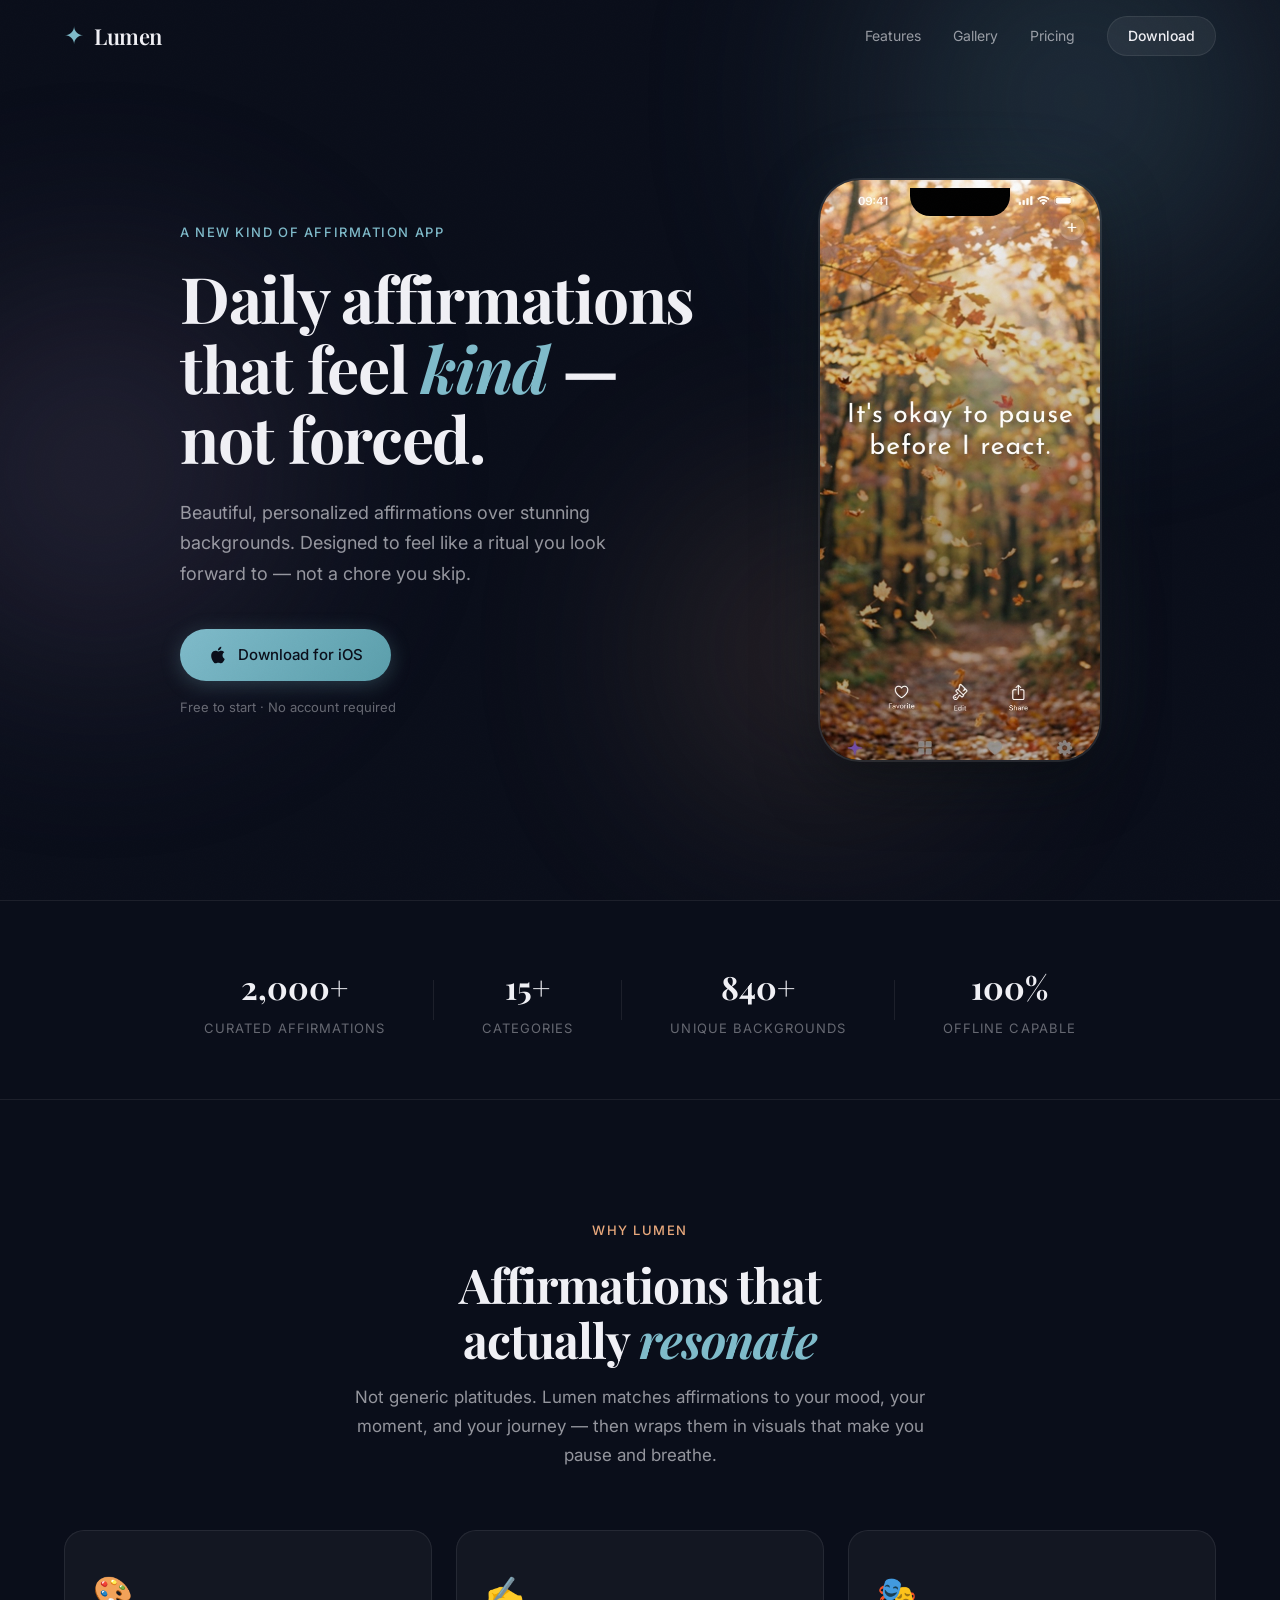
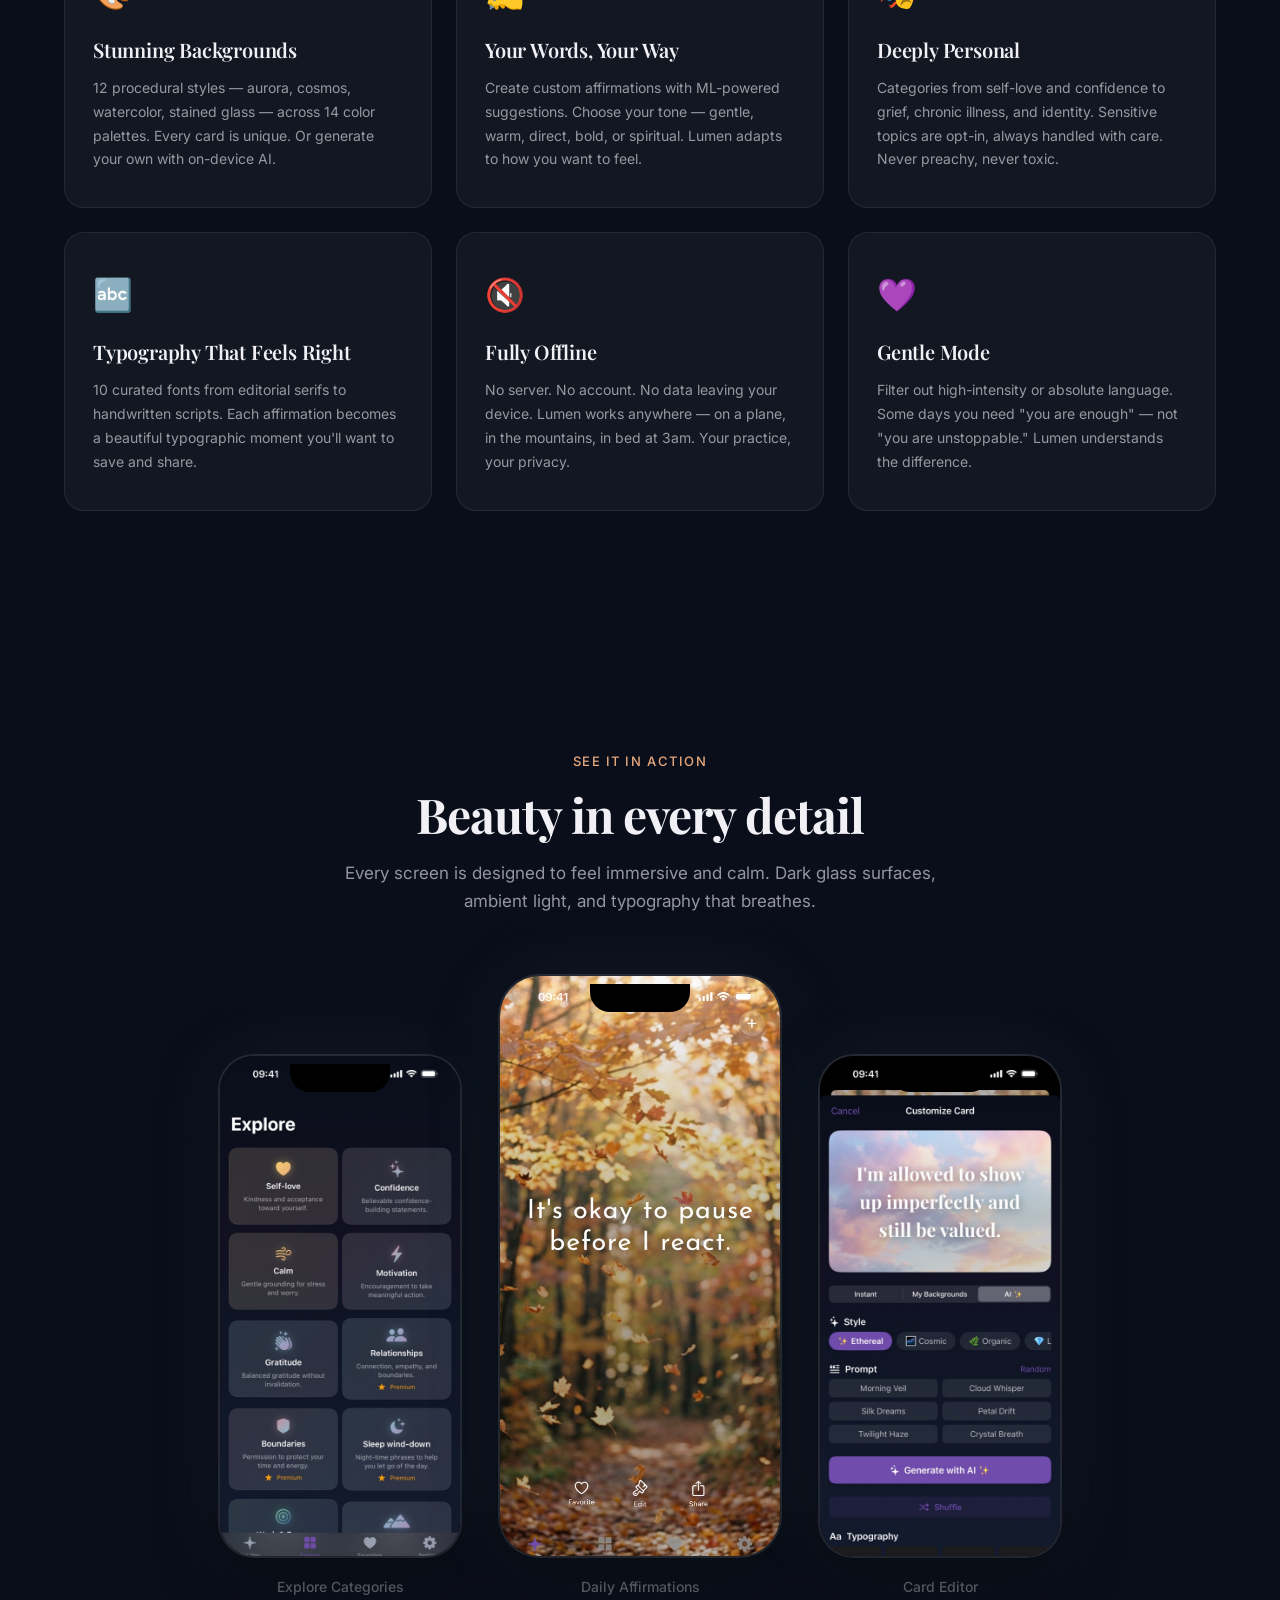
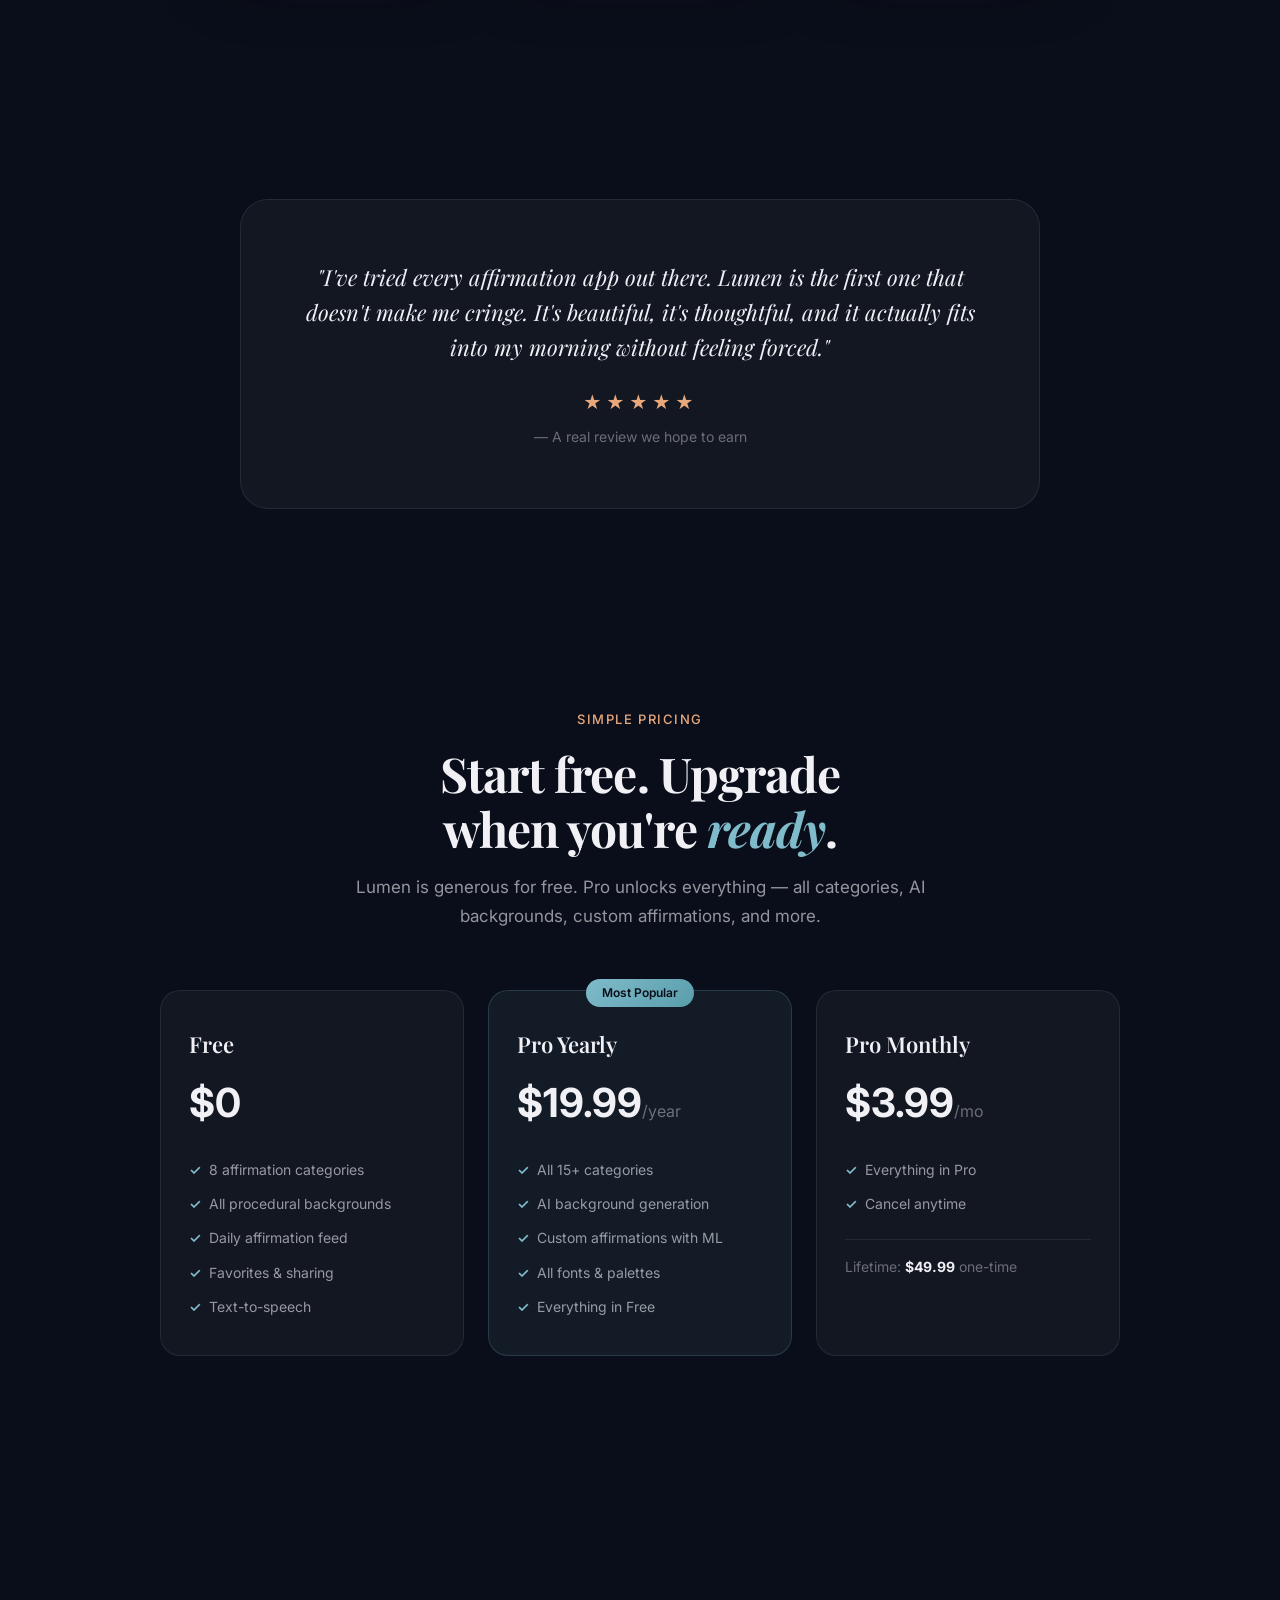
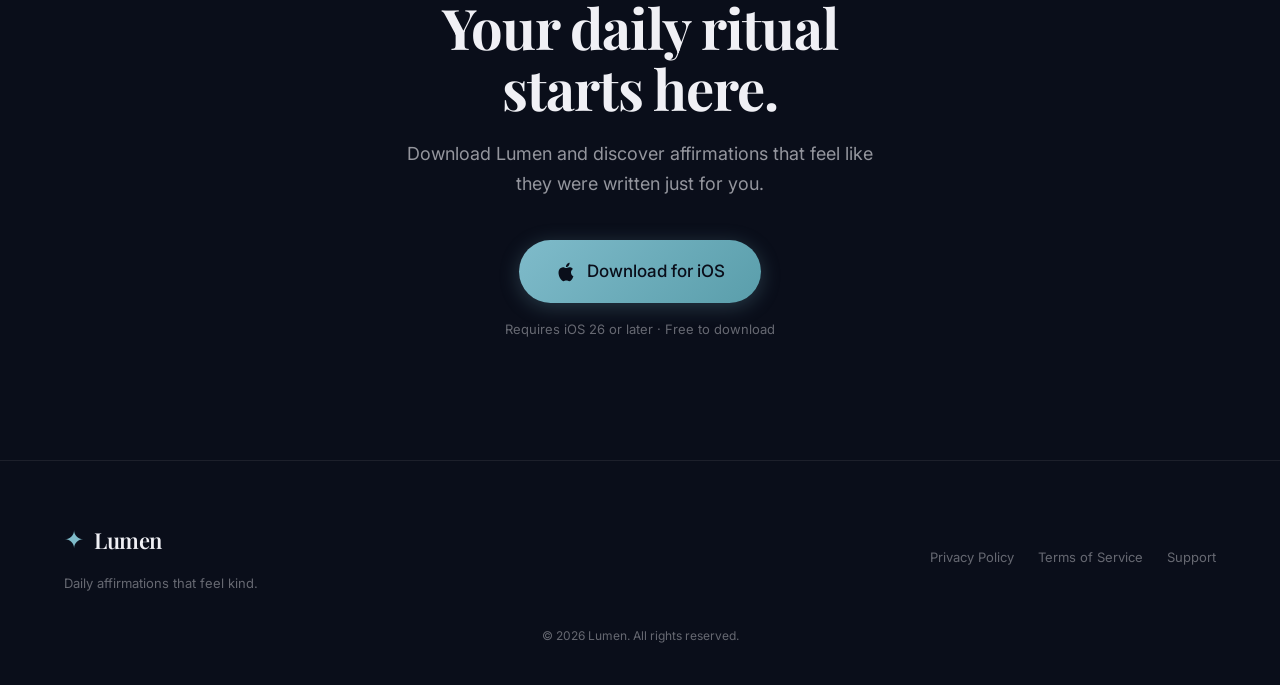
==== commit ee3fe72c: "Polish landing page: mobile menu, image optimization, meta tags - Add responsive hamburger menu for " ====
--- a/docs/index.html
+++ b/docs/index.html
@@ -8,7 +8,12 @@
   <meta property="og:title" content="Lumen — Daily Affirmations That Feel Kind">
   <meta property="og:description" content="A premium iOS affirmation app with personalized daily affirmations over stunning backgrounds.">
   <meta property="og:type" content="website">
+  <meta property="og:image" content="images/screenshot-affirmation.jpg">
+  <meta name="twitter:card" content="summary_large_image">
+  <meta name="twitter:title" content="Lumen — Daily Affirmations That Feel Kind">
+  <meta name="twitter:description" content="A premium iOS affirmation app with personalized daily affirmations over stunning backgrounds.">
   <meta name="theme-color" content="#0A0E1A">
+  <link rel="icon" href="data:image/svg+xml,<svg xmlns='http://www.w3.org/2000/svg' viewBox='0 0 100 100'><text y='.9em' font-size='90'>✦</text></svg>">
   <link rel="preconnect" href="https://fonts.googleapis.com">
   <link rel="preconnect" href="https://fonts.gstatic.com" crossorigin>
   <link href="https://fonts.googleapis.com/css2?family=Playfair+Display:ital,wght@0,400;0,600;0,700;1,400&family=Inter:wght@300;400;500;600&display=swap" rel="stylesheet">
@@ -29,6 +34,9 @@
         <span class="logo-icon">✦</span>
         <span class="logo-text">Lumen</span>
       </a>
+      <button class="nav-toggle" aria-label="Toggle navigation menu" aria-expanded="false">
+        <span></span><span></span><span></span>
+      </button>
       <div class="nav-links">
         <a href="#features">Features</a>
         <a href="#gallery">Gallery</a>
@@ -55,7 +63,7 @@
     <div class="hero-phone">
       <div class="phone-frame">
         <div class="phone-notch"></div>
-        <img src="images/screenshot-affirmation.png" alt="Lumen affirmation screen showing a beautiful card over an AI-generated background" class="phone-screen" loading="eager">
+        <img src="images/screenshot-affirmation.jpg" alt="Lumen affirmation screen showing a beautiful card over an AI-generated background" class="phone-screen" loading="eager">
       </div>
     </div>
   </section>
@@ -140,21 +148,21 @@
         <div class="gallery-phone">
           <div class="phone-frame phone-frame-sm">
             <div class="phone-notch"></div>
-            <img src="images/screenshot-explore.png" alt="Lumen explore screen with category cards" class="phone-screen" loading="lazy">
+            <img src="images/screenshot-explore.jpg" alt="Lumen explore screen with category cards" class="phone-screen" loading="lazy">
           </div>
           <p class="gallery-label">Explore Categories</p>
         </div>
         <div class="gallery-phone gallery-phone-center">
           <div class="phone-frame">
             <div class="phone-notch"></div>
-            <img src="images/screenshot-affirmation.png" alt="Lumen affirmation card with AI background" class="phone-screen" loading="lazy">
+            <img src="images/screenshot-affirmation.jpg" alt="Lumen affirmation card with AI background" class="phone-screen" loading="lazy">
           </div>
           <p class="gallery-label">Daily Affirmations</p>
         </div>
         <div class="gallery-phone">
           <div class="phone-frame phone-frame-sm">
             <div class="phone-notch"></div>
-            <img src="images/screenshot-editor.png" alt="Lumen card editor" class="phone-screen" loading="lazy">
+            <img src="images/screenshot-editor.jpg" alt="Lumen card editor" class="phone-screen" loading="lazy">
           </div>
           <p class="gallery-label">Card Editor</p>
         </div>
--- a/docs/styles.css
+++ b/docs/styles.css
@@ -186,6 +186,39 @@
   border-color: rgba(255, 255, 255, 0.15) !important;
 }
 
+/* Mobile hamburger */
+.nav-toggle {
+  display: none;
+  background: none;
+  border: none;
+  cursor: pointer;
+  padding: 8px;
+  flex-direction: column;
+  gap: 5px;
+  z-index: 101;
+}
+
+.nav-toggle span {
+  display: block;
+  width: 22px;
+  height: 2px;
+  background: var(--text-primary);
+  border-radius: 2px;
+  transition: transform 0.3s ease, opacity 0.3s ease;
+}
+
+.nav-toggle.active span:nth-child(1) {
+  transform: rotate(45deg) translate(5px, 5px);
+}
+
+.nav-toggle.active span:nth-child(2) {
+  opacity: 0;
+}
+
+.nav-toggle.active span:nth-child(3) {
+  transform: rotate(-45deg) translate(5px, -5px);
+}
+
 /* ===== Hero ===== */
 .hero {
   position: relative;
@@ -754,8 +787,37 @@
 }
 
 @media (max-width: 640px) {
-  .nav-links a:not(.nav-cta) {
-    display: none;
+  .nav-toggle {
+    display: flex;
+  }
+
+  .nav-links {
+    position: fixed;
+    top: 0;
+    left: 0;
+    right: 0;
+    bottom: 0;
+    background: rgba(10, 14, 26, 0.95);
+    backdrop-filter: blur(20px);
+    -webkit-backdrop-filter: blur(20px);
+    flex-direction: column;
+    justify-content: center;
+    align-items: center;
+    gap: 32px;
+    opacity: 0;
+    visibility: hidden;
+    transition: opacity 0.3s ease, visibility 0.3s ease;
+    z-index: 100;
+  }
+
+  .nav-links.open {
+    opacity: 1;
+    visibility: visible;
+  }
+
+  .nav-links a {
+    font-size: 20px !important;
+    color: var(--text-primary) !important;
   }
 
   .hero-title {
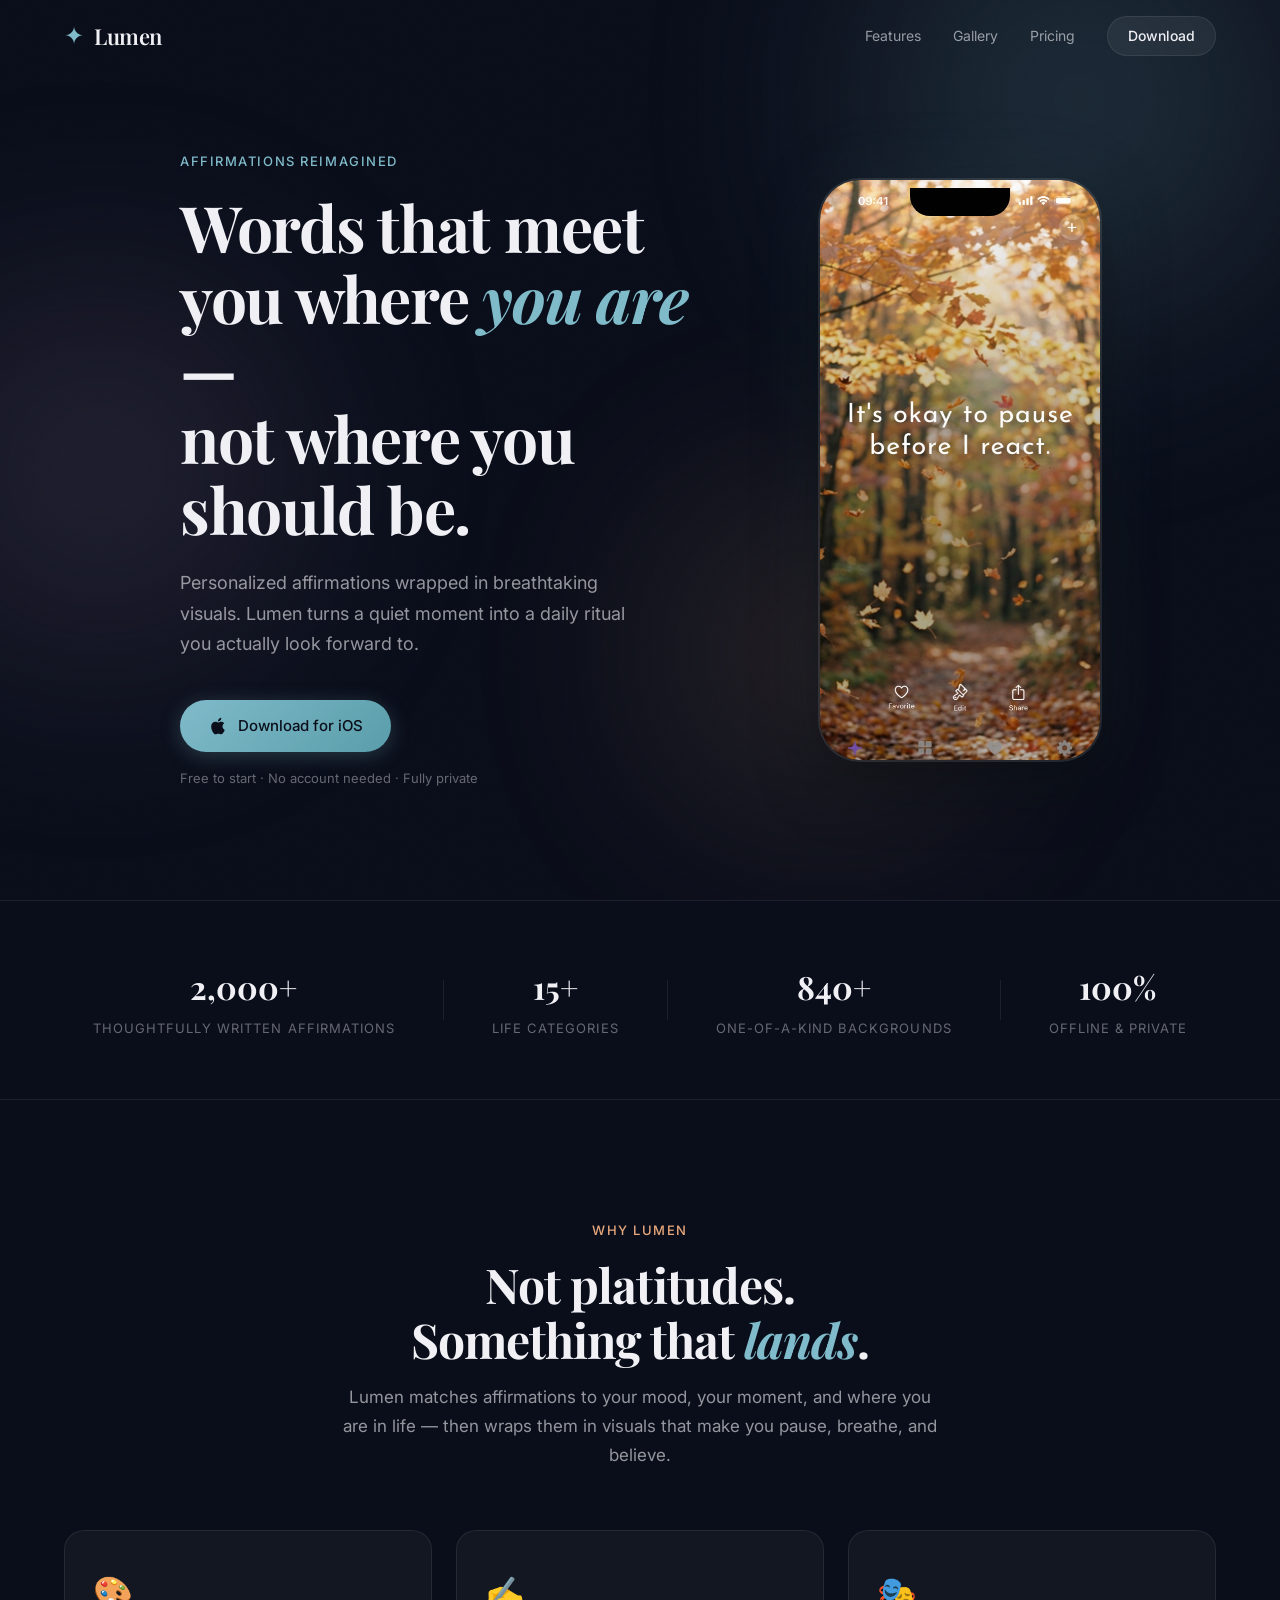
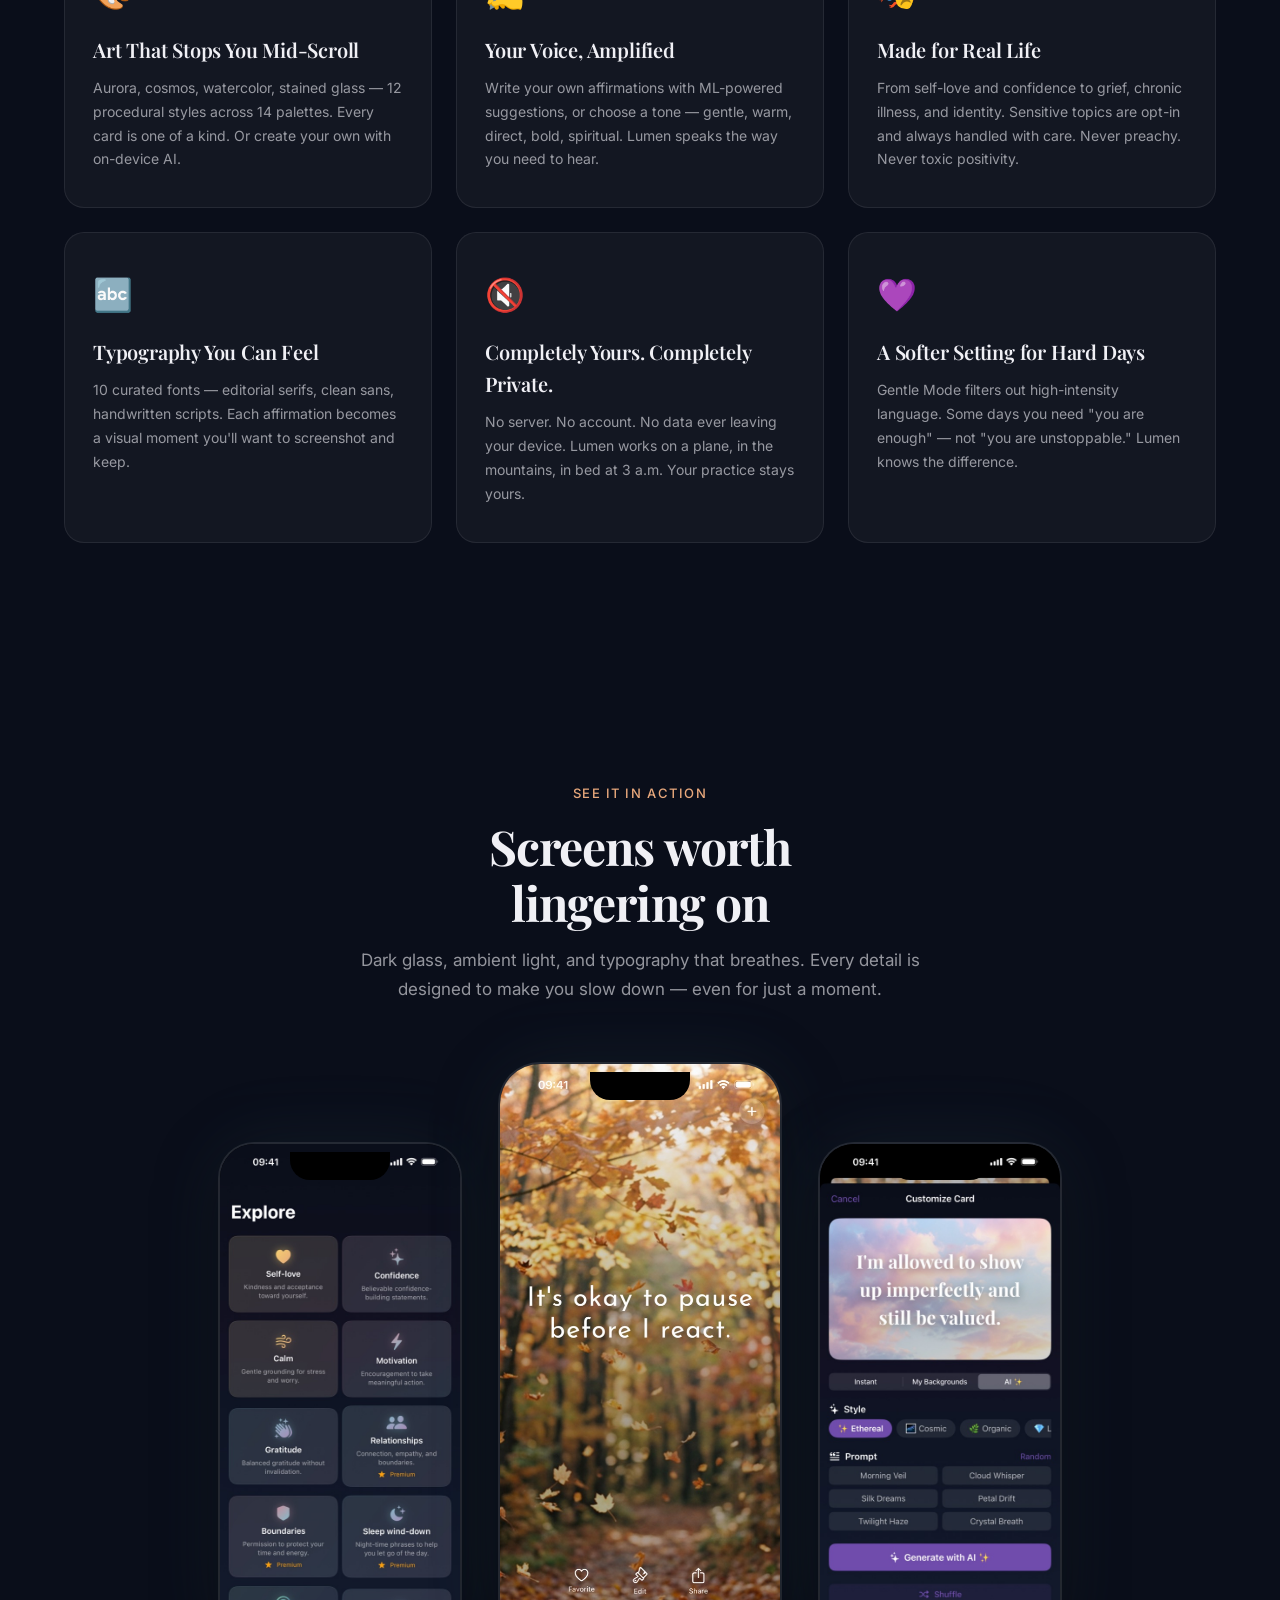
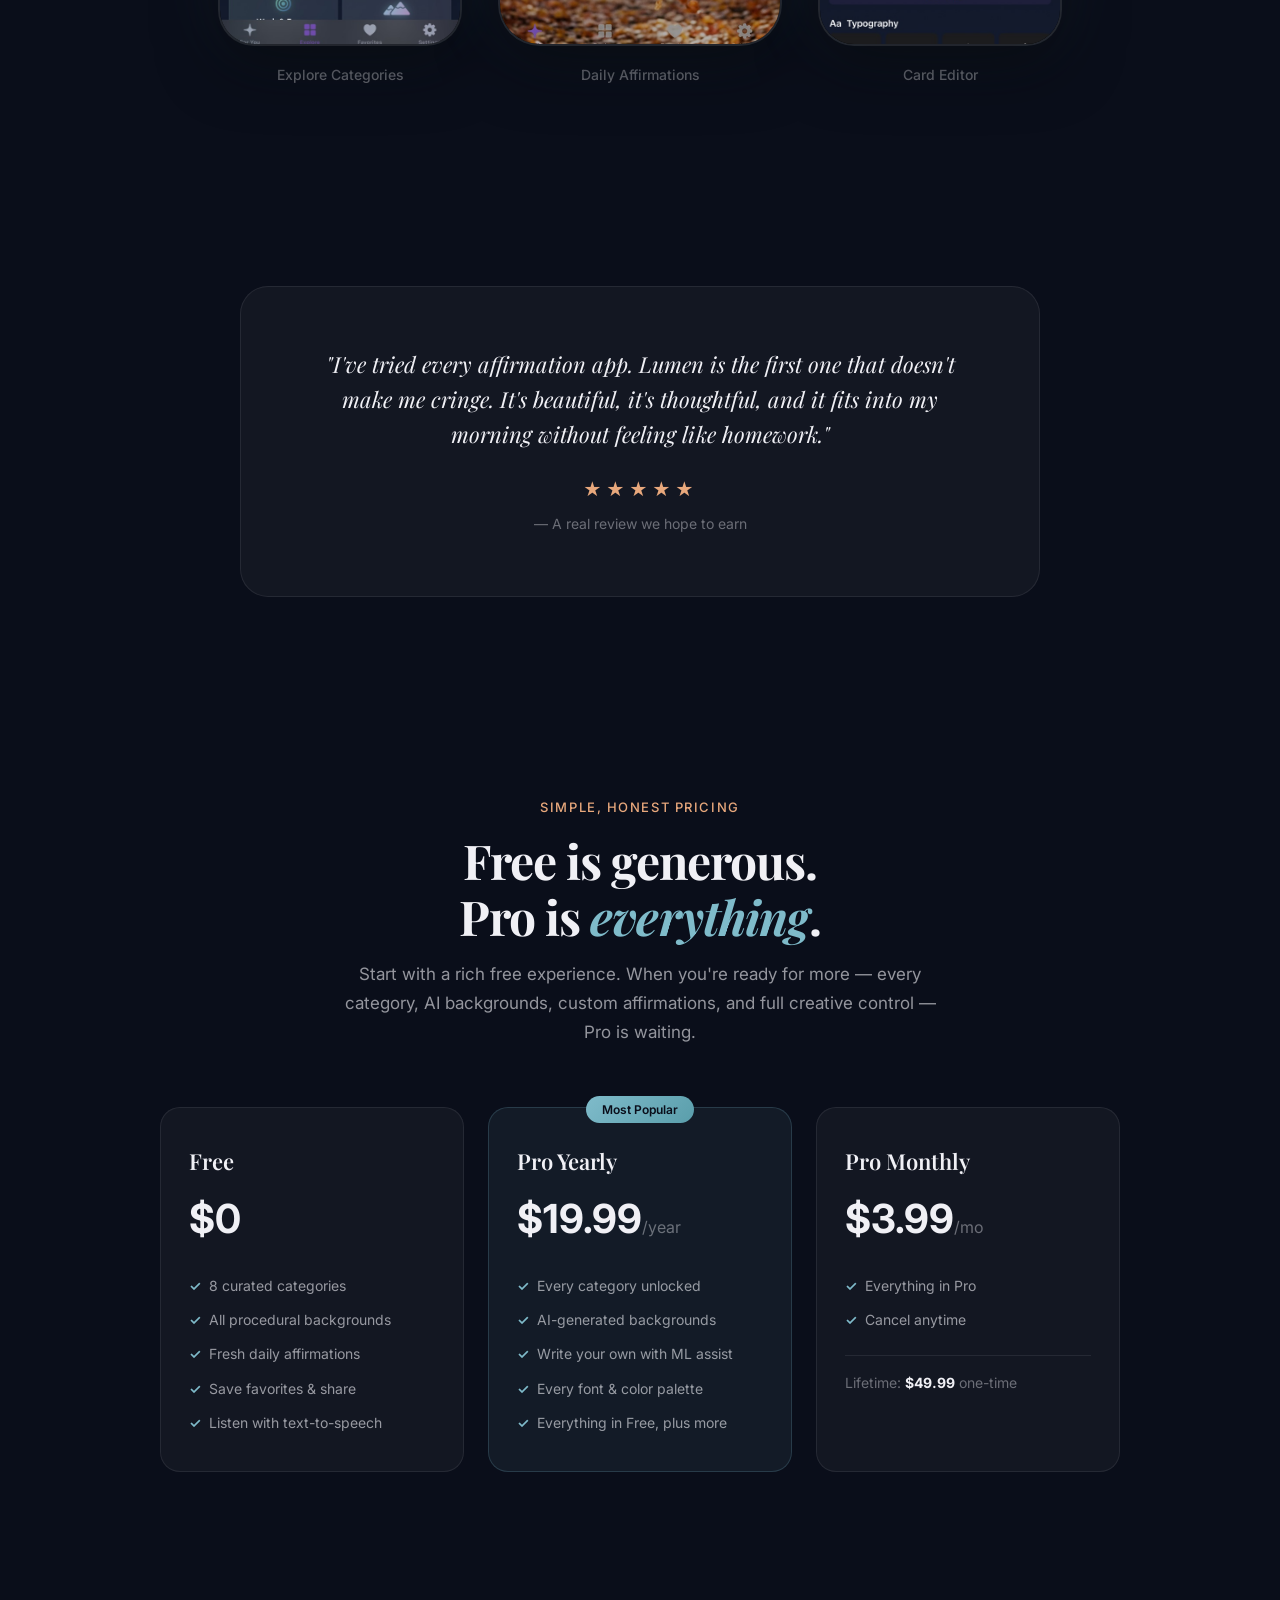
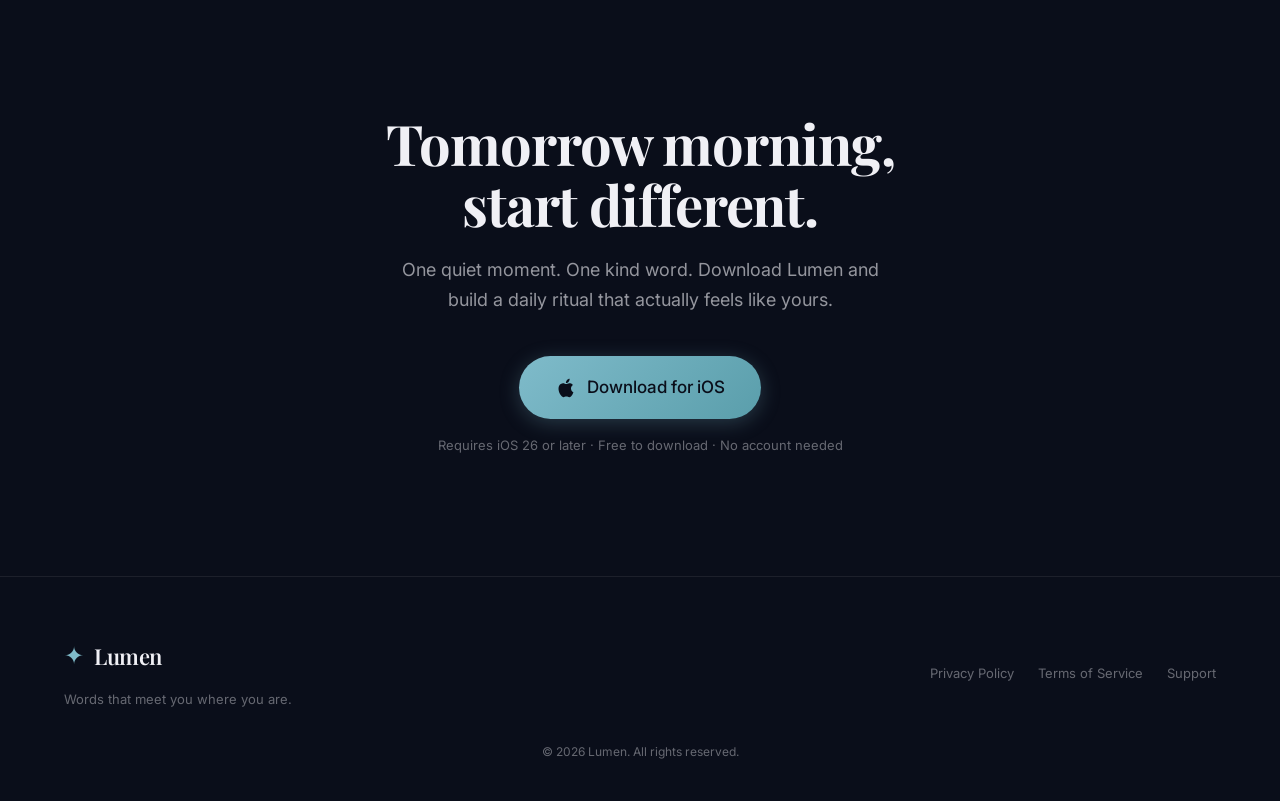
==== commit cc0ea595: "Polish landing page copy with warmer, more evocative marketing language Rewrites hero, features, soc" ====
--- a/docs/index.html
+++ b/docs/index.html
@@ -3,15 +3,15 @@
 <head>
   <meta charset="UTF-8">
   <meta name="viewport" content="width=device-width, initial-scale=1.0">
-  <title>Lumen — Daily Affirmations That Feel Kind</title>
-  <meta name="description" content="Lumen is a premium iOS affirmation app that delivers kind, personalized daily affirmations over stunning backgrounds. Beautiful. Calm. Yours.">
-  <meta property="og:title" content="Lumen — Daily Affirmations That Feel Kind">
-  <meta property="og:description" content="A premium iOS affirmation app with personalized daily affirmations over stunning backgrounds.">
+  <title>Lumen — Words That Meet You Where You Are</title>
+  <meta name="description" content="Lumen delivers personalized daily affirmations over breathtaking backgrounds — designed to feel like a ritual you look forward to. Beautiful. Calm. Yours.">
+  <meta property="og:title" content="Lumen — Words That Meet You Where You Are">
+  <meta property="og:description" content="Personalized daily affirmations over breathtaking backgrounds. A ritual you look forward to.">
   <meta property="og:type" content="website">
   <meta property="og:image" content="images/screenshot-affirmation.jpg">
   <meta name="twitter:card" content="summary_large_image">
-  <meta name="twitter:title" content="Lumen — Daily Affirmations That Feel Kind">
-  <meta name="twitter:description" content="A premium iOS affirmation app with personalized daily affirmations over stunning backgrounds.">
+  <meta name="twitter:title" content="Lumen — Words That Meet You Where You Are">
+  <meta name="twitter:description" content="Personalized daily affirmations over breathtaking backgrounds. A ritual you look forward to.">
   <meta name="theme-color" content="#0A0E1A">
   <link rel="icon" href="data:image/svg+xml,<svg xmlns='http://www.w3.org/2000/svg' viewBox='0 0 100 100'><text y='.9em' font-size='90'>✦</text></svg>">
   <link rel="preconnect" href="https://fonts.googleapis.com">
@@ -49,16 +49,16 @@
   <!-- Hero -->
   <section class="hero">
     <div class="hero-content">
-      <p class="hero-eyebrow">A new kind of affirmation app</p>
-      <h1 class="hero-title">Daily affirmations<br>that feel <em>kind</em> —<br>not forced.</h1>
-      <p class="hero-subtitle">Beautiful, personalized affirmations over stunning backgrounds. Designed to feel like a ritual you look forward to — not a chore you skip.</p>
+      <p class="hero-eyebrow">Affirmations reimagined</p>
+      <h1 class="hero-title">Words that meet<br>you where <em>you are</em> —<br>not where you should be.</h1>
+      <p class="hero-subtitle">Personalized affirmations wrapped in breathtaking visuals. Lumen turns a quiet moment into a daily ritual you actually look forward to.</p>
       <div class="hero-ctas">
         <a href="#download" class="btn btn-primary">
           <svg class="apple-icon" viewBox="0 0 24 24" fill="currentColor" width="20" height="20"><path d="M18.71 19.5c-.83 1.24-1.71 2.45-3.05 2.47-1.34.03-1.77-.79-3.29-.79-1.53 0-2 .77-3.27.82-1.31.05-2.3-1.32-3.14-2.53C4.25 17 2.94 12.45 4.7 9.39c.87-1.52 2.43-2.48 4.12-2.51 1.28-.02 2.5.87 3.29.87.78 0 2.26-1.07 3.8-.91.65.03 2.47.26 3.64 1.98-.09.06-2.17 1.28-2.15 3.81.03 3.02 2.65 4.03 2.68 4.04-.03.07-.42 1.44-1.38 2.83M13 3.5c.73-.83 1.94-1.46 2.94-1.5.13 1.17-.34 2.35-1.04 3.19-.69.85-1.83 1.51-2.95 1.42-.15-1.15.41-2.35 1.05-3.11z"/></svg>
           Download for iOS
         </a>
       </div>
-      <p class="hero-note">Free to start · No account required</p>
+      <p class="hero-note">Free to start · No account needed · Fully private</p>
     </div>
     <div class="hero-phone">
       <div class="phone-frame">
@@ -74,22 +74,22 @@
       <div class="proof-items">
         <div class="proof-item">
           <span class="proof-value">2,000+</span>
-          <span class="proof-label">Curated Affirmations</span>
+          <span class="proof-label">Thoughtfully Written Affirmations</span>
         </div>
         <div class="proof-divider"></div>
         <div class="proof-item">
           <span class="proof-value">15+</span>
-          <span class="proof-label">Categories</span>
+          <span class="proof-label">Life Categories</span>
         </div>
         <div class="proof-divider"></div>
         <div class="proof-item">
           <span class="proof-value">840+</span>
-          <span class="proof-label">Unique Backgrounds</span>
+          <span class="proof-label">One-of-a-Kind Backgrounds</span>
         </div>
         <div class="proof-divider"></div>
         <div class="proof-item">
           <span class="proof-value">100%</span>
-          <span class="proof-label">Offline Capable</span>
+          <span class="proof-label">Offline & Private</span>
         </div>
       </div>
     </div>
@@ -99,39 +99,39 @@
   <section class="features" id="features">
     <div class="container">
       <p class="section-eyebrow">Why Lumen</p>
-      <h2 class="section-title">Affirmations that<br>actually <em>resonate</em></h2>
-      <p class="section-subtitle">Not generic platitudes. Lumen matches affirmations to your mood, your moment, and your journey — then wraps them in visuals that make you pause and breathe.</p>
+      <h2 class="section-title">Not platitudes.<br>Something that <em>lands</em>.</h2>
+      <p class="section-subtitle">Lumen matches affirmations to your mood, your moment, and where you are in life — then wraps them in visuals that make you pause, breathe, and believe.</p>
 
       <div class="features-grid">
         <div class="feature-card">
           <div class="feature-icon">🎨</div>
-          <h3>Stunning Backgrounds</h3>
-          <p>12 procedural styles — aurora, cosmos, watercolor, stained glass — across 14 color palettes. Every card is unique. Or generate your own with on-device AI.</p>
+          <h3>Art That Stops You Mid-Scroll</h3>
+          <p>Aurora, cosmos, watercolor, stained glass — 12 procedural styles across 14 palettes. Every card is one of a kind. Or create your own with on-device AI.</p>
         </div>
         <div class="feature-card">
           <div class="feature-icon">✍️</div>
-          <h3>Your Words, Your Way</h3>
-          <p>Create custom affirmations with ML-powered suggestions. Choose your tone — gentle, warm, direct, bold, or spiritual. Lumen adapts to how you want to feel.</p>
+          <h3>Your Voice, Amplified</h3>
+          <p>Write your own affirmations with ML-powered suggestions, or choose a tone — gentle, warm, direct, bold, spiritual. Lumen speaks the way you need to hear.</p>
         </div>
         <div class="feature-card">
           <div class="feature-icon">🎭</div>
-          <h3>Deeply Personal</h3>
-          <p>Categories from self-love and confidence to grief, chronic illness, and identity. Sensitive topics are opt-in, always handled with care. Never preachy, never toxic.</p>
+          <h3>Made for Real Life</h3>
+          <p>From self-love and confidence to grief, chronic illness, and identity. Sensitive topics are opt-in and always handled with care. Never preachy. Never toxic positivity.</p>
         </div>
         <div class="feature-card">
           <div class="feature-icon">🔤</div>
-          <h3>Typography That Feels Right</h3>
-          <p>10 curated fonts from editorial serifs to handwritten scripts. Each affirmation becomes a beautiful typographic moment you'll want to save and share.</p>
+          <h3>Typography You Can Feel</h3>
+          <p>10 curated fonts — editorial serifs, clean sans, handwritten scripts. Each affirmation becomes a visual moment you'll want to screenshot and keep.</p>
         </div>
         <div class="feature-card">
           <div class="feature-icon">🔇</div>
-          <h3>Fully Offline</h3>
-          <p>No server. No account. No data leaving your device. Lumen works anywhere — on a plane, in the mountains, in bed at 3am. Your practice, your privacy.</p>
+          <h3>Completely Yours. Completely Private.</h3>
+          <p>No server. No account. No data ever leaving your device. Lumen works on a plane, in the mountains, in bed at 3 a.m. Your practice stays yours.</p>
         </div>
         <div class="feature-card">
           <div class="feature-icon">💜</div>
-          <h3>Gentle Mode</h3>
-          <p>Filter out high-intensity or absolute language. Some days you need "you are enough" — not "you are unstoppable." Lumen understands the difference.</p>
+          <h3>A Softer Setting for Hard Days</h3>
+          <p>Gentle Mode filters out high-intensity language. Some days you need "you are enough" — not "you are unstoppable." Lumen knows the difference.</p>
         </div>
       </div>
     </div>
@@ -141,8 +141,8 @@
   <section class="gallery" id="gallery">
     <div class="container">
       <p class="section-eyebrow">See it in action</p>
-      <h2 class="section-title">Beauty in every detail</h2>
-      <p class="section-subtitle">Every screen is designed to feel immersive and calm. Dark glass surfaces, ambient light, and typography that breathes.</p>
+      <h2 class="section-title">Screens worth<br>lingering on</h2>
+      <p class="section-subtitle">Dark glass, ambient light, and typography that breathes. Every detail is designed to make you slow down — even for just a moment.</p>
 
       <div class="gallery-phones">
         <div class="gallery-phone">
@@ -175,7 +175,7 @@
     <div class="container">
       <div class="testimonial-card">
         <blockquote>
-          <p>"I've tried every affirmation app out there. Lumen is the first one that doesn't make me cringe. It's beautiful, it's thoughtful, and it actually fits into my morning without feeling forced."</p>
+          <p>"I've tried every affirmation app. Lumen is the first one that doesn't make me cringe. It's beautiful, it's thoughtful, and it fits into my morning without feeling like homework."</p>
         </blockquote>
         <div class="testimonial-author">
           <div class="testimonial-stars">★★★★★</div>
@@ -188,20 +188,20 @@
   <!-- Pricing -->
   <section class="pricing" id="pricing">
     <div class="container">
-      <p class="section-eyebrow">Simple pricing</p>
-      <h2 class="section-title">Start free. Upgrade<br>when you're <em>ready</em>.</h2>
-      <p class="section-subtitle">Lumen is generous for free. Pro unlocks everything — all categories, AI backgrounds, custom affirmations, and more.</p>
+      <p class="section-eyebrow">Simple, honest pricing</p>
+      <h2 class="section-title">Free is generous.<br>Pro is <em>everything</em>.</h2>
+      <p class="section-subtitle">Start with a rich free experience. When you're ready for more — every category, AI backgrounds, custom affirmations, and full creative control — Pro is waiting.</p>
 
       <div class="pricing-grid">
         <div class="pricing-card">
           <h3>Free</h3>
           <p class="pricing-price">$0</p>
           <ul class="pricing-features">
-            <li>8 affirmation categories</li>
+            <li>8 curated categories</li>
             <li>All procedural backgrounds</li>
-            <li>Daily affirmation feed</li>
-            <li>Favorites & sharing</li>
-            <li>Text-to-speech</li>
+            <li>Fresh daily affirmations</li>
+            <li>Save favorites & share</li>
+            <li>Listen with text-to-speech</li>
           </ul>
         </div>
         <div class="pricing-card pricing-card-pro">
@@ -209,11 +209,11 @@
           <h3>Pro Yearly</h3>
           <p class="pricing-price">$19.99<span>/year</span></p>
           <ul class="pricing-features">
-            <li>All 15+ categories</li>
-            <li>AI background generation</li>
-            <li>Custom affirmations with ML</li>
-            <li>All fonts & palettes</li>
-            <li>Everything in Free</li>
+            <li>Every category unlocked</li>
+            <li>AI-generated backgrounds</li>
+            <li>Write your own with ML assist</li>
+            <li>Every font & color palette</li>
+            <li>Everything in Free, plus more</li>
           </ul>
         </div>
         <div class="pricing-card">
@@ -234,13 +234,13 @@
   <!-- Download CTA -->
   <section class="download" id="download">
     <div class="container">
-      <h2 class="download-title">Your daily ritual<br>starts here.</h2>
-      <p class="download-subtitle">Download Lumen and discover affirmations that feel like they were written just for you.</p>
+      <h2 class="download-title">Tomorrow morning,<br>start different.</h2>
+      <p class="download-subtitle">One quiet moment. One kind word. Download Lumen and build a daily ritual that actually feels like yours.</p>
       <a href="#" class="btn btn-primary btn-lg">
         <svg class="apple-icon" viewBox="0 0 24 24" fill="currentColor" width="22" height="22"><path d="M18.71 19.5c-.83 1.24-1.71 2.45-3.05 2.47-1.34.03-1.77-.79-3.29-.79-1.53 0-2 .77-3.27.82-1.31.05-2.3-1.32-3.14-2.53C4.25 17 2.94 12.45 4.7 9.39c.87-1.52 2.43-2.48 4.12-2.51 1.28-.02 2.5.87 3.29.87.78 0 2.26-1.07 3.8-.91.65.03 2.47.26 3.64 1.98-.09.06-2.17 1.28-2.15 3.81.03 3.02 2.65 4.03 2.68 4.04-.03.07-.42 1.44-1.38 2.83M13 3.5c.73-.83 1.94-1.46 2.94-1.5.13 1.17-.34 2.35-1.04 3.19-.69.85-1.83 1.51-2.95 1.42-.15-1.15.41-2.35 1.05-3.11z"/></svg>
         Download for iOS
       </a>
-      <p class="download-note">Requires iOS 26 or later · Free to download</p>
+      <p class="download-note">Requires iOS 26 or later · Free to download · No account needed</p>
     </div>
   </section>
 
@@ -251,7 +251,7 @@
         <div class="footer-brand">
           <span class="logo-icon">✦</span>
           <span class="logo-text">Lumen</span>
-          <p class="footer-tagline">Daily affirmations that feel kind.</p>
+          <p class="footer-tagline">Words that meet you where you are.</p>
         </div>
         <div class="footer-links">
           <a href="#">Privacy Policy</a>
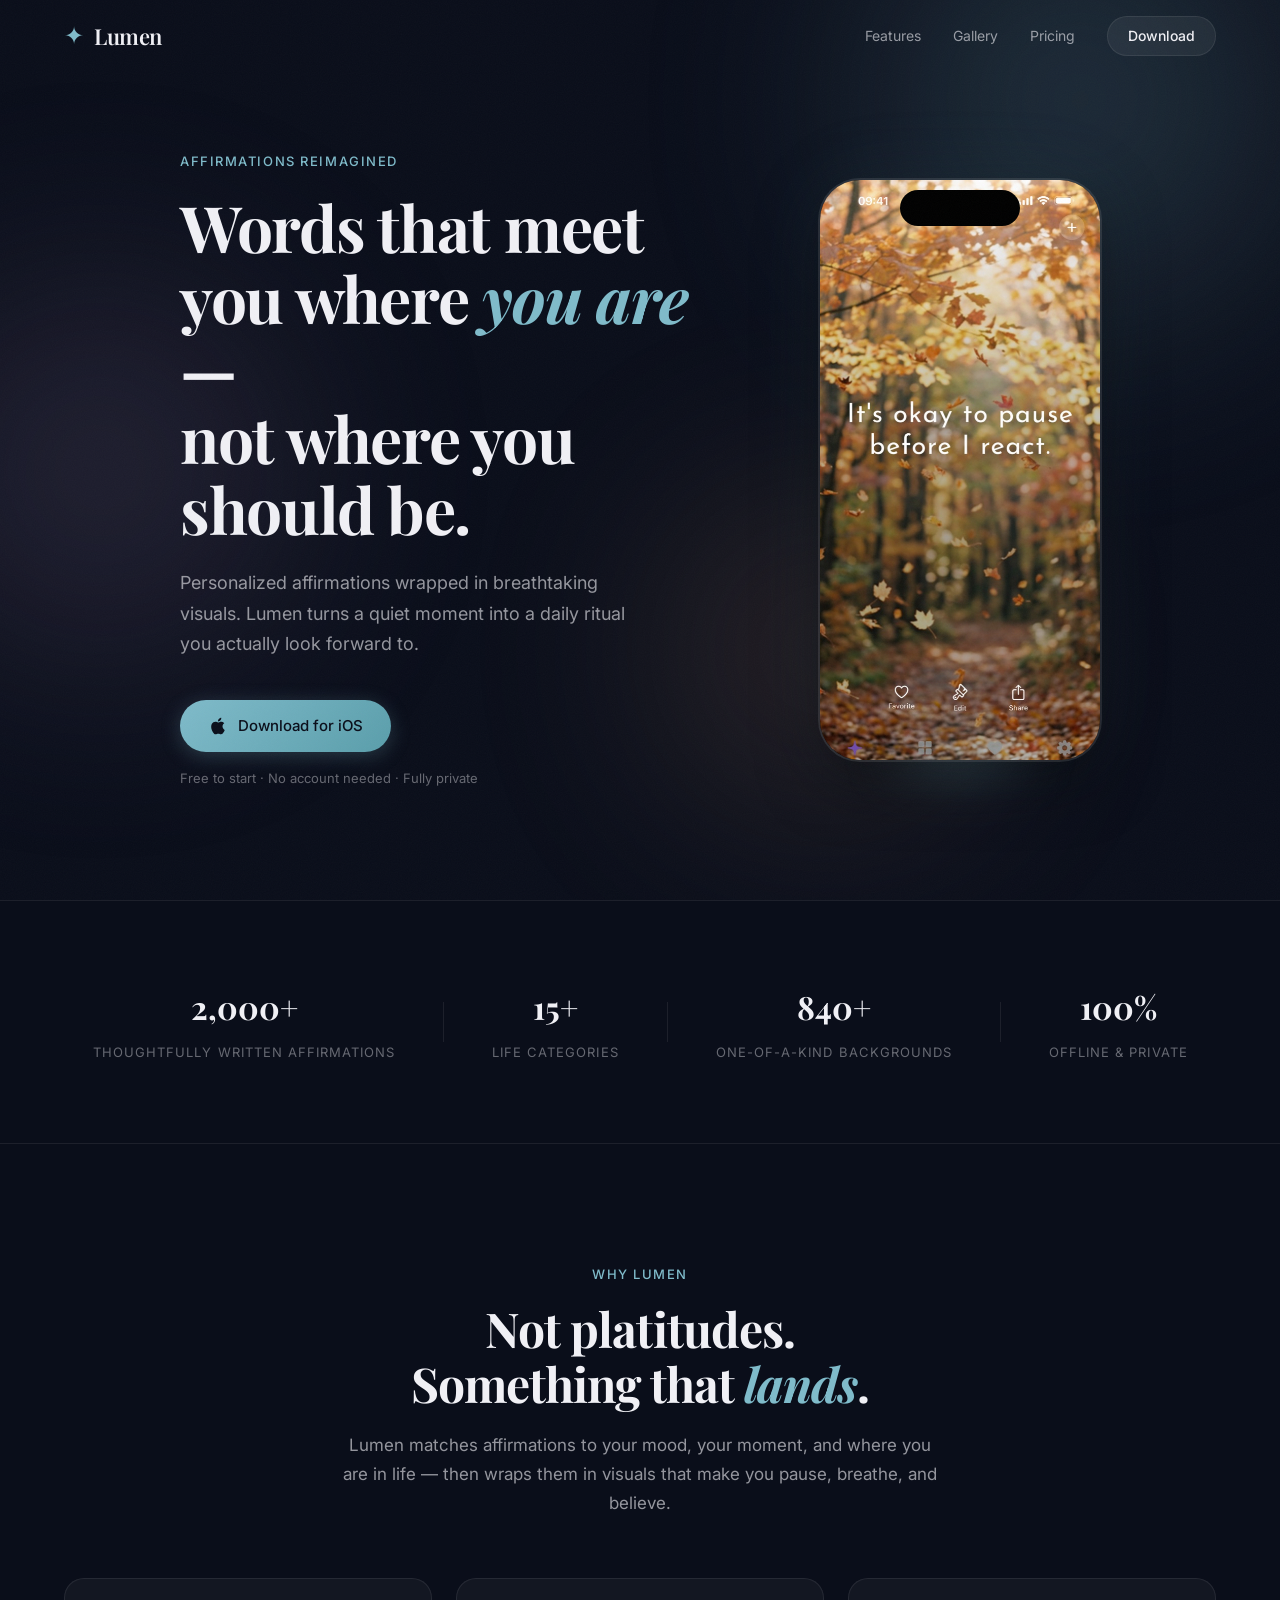
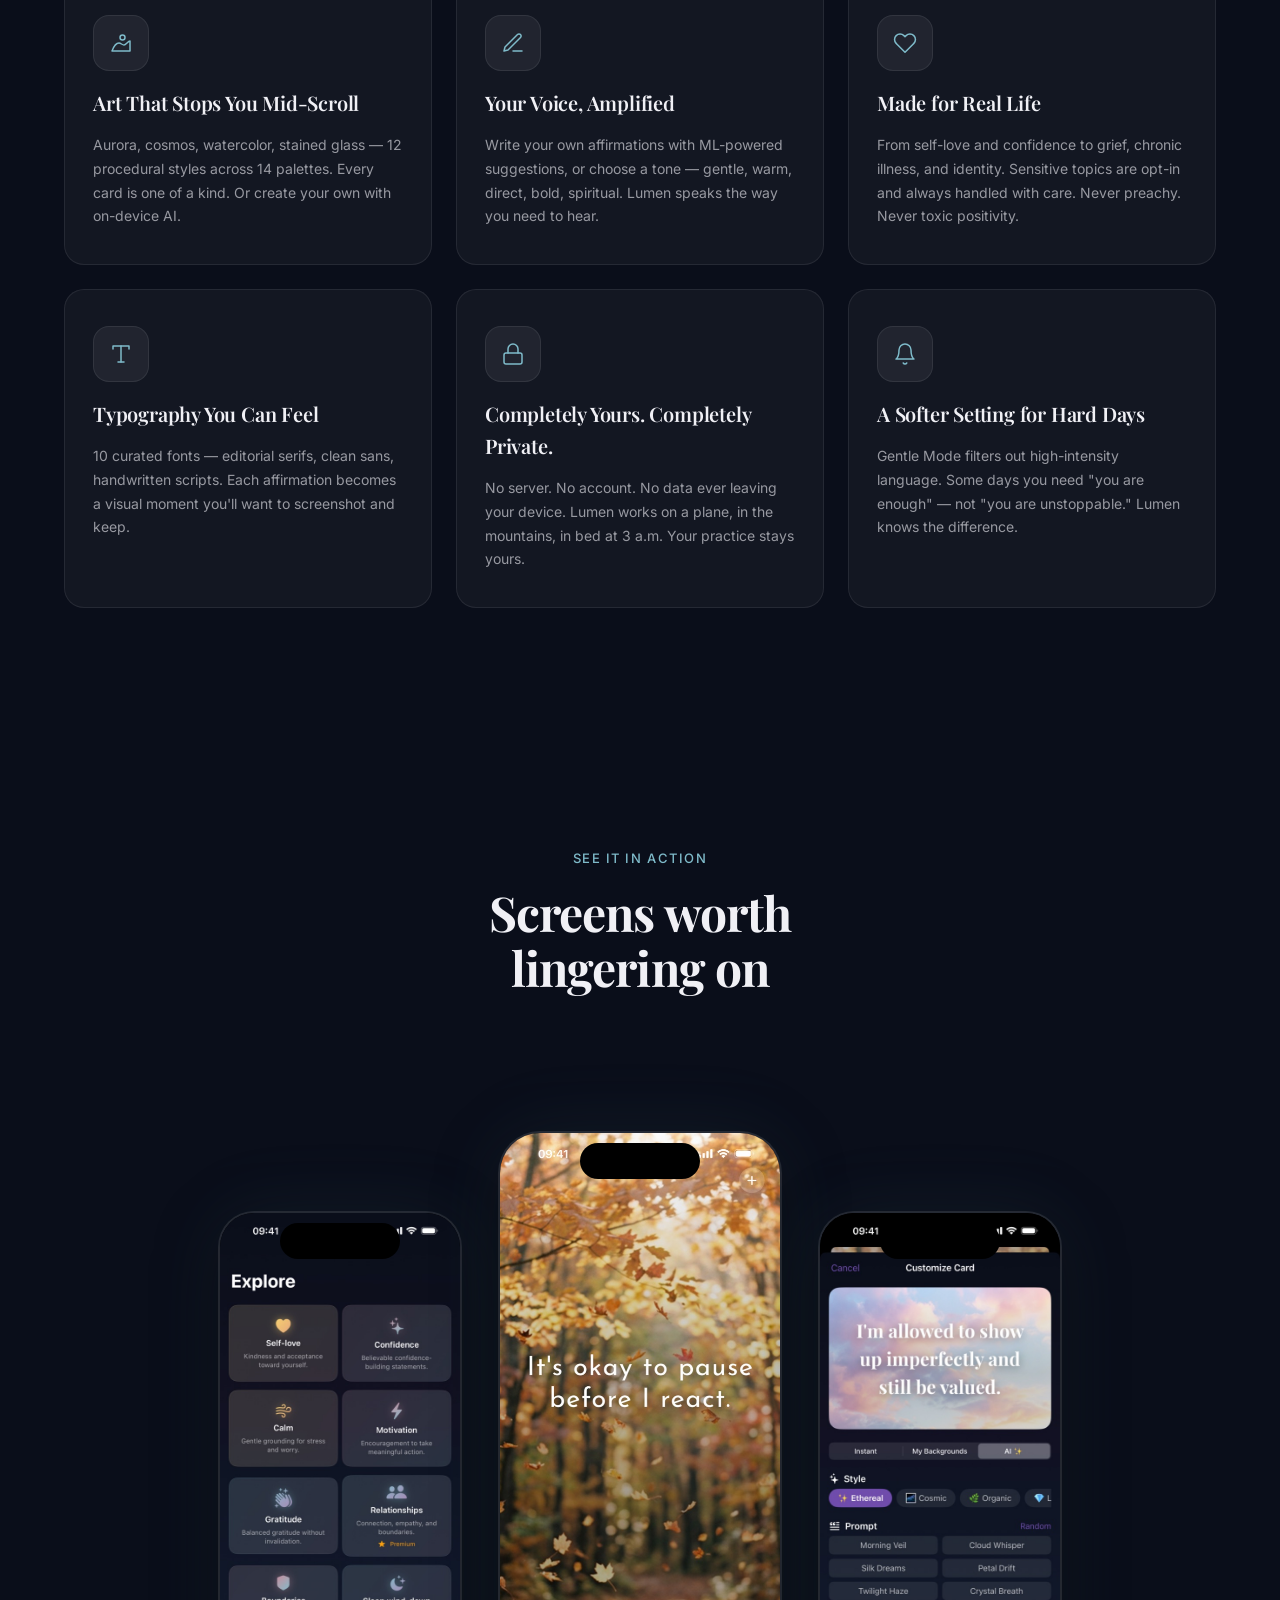
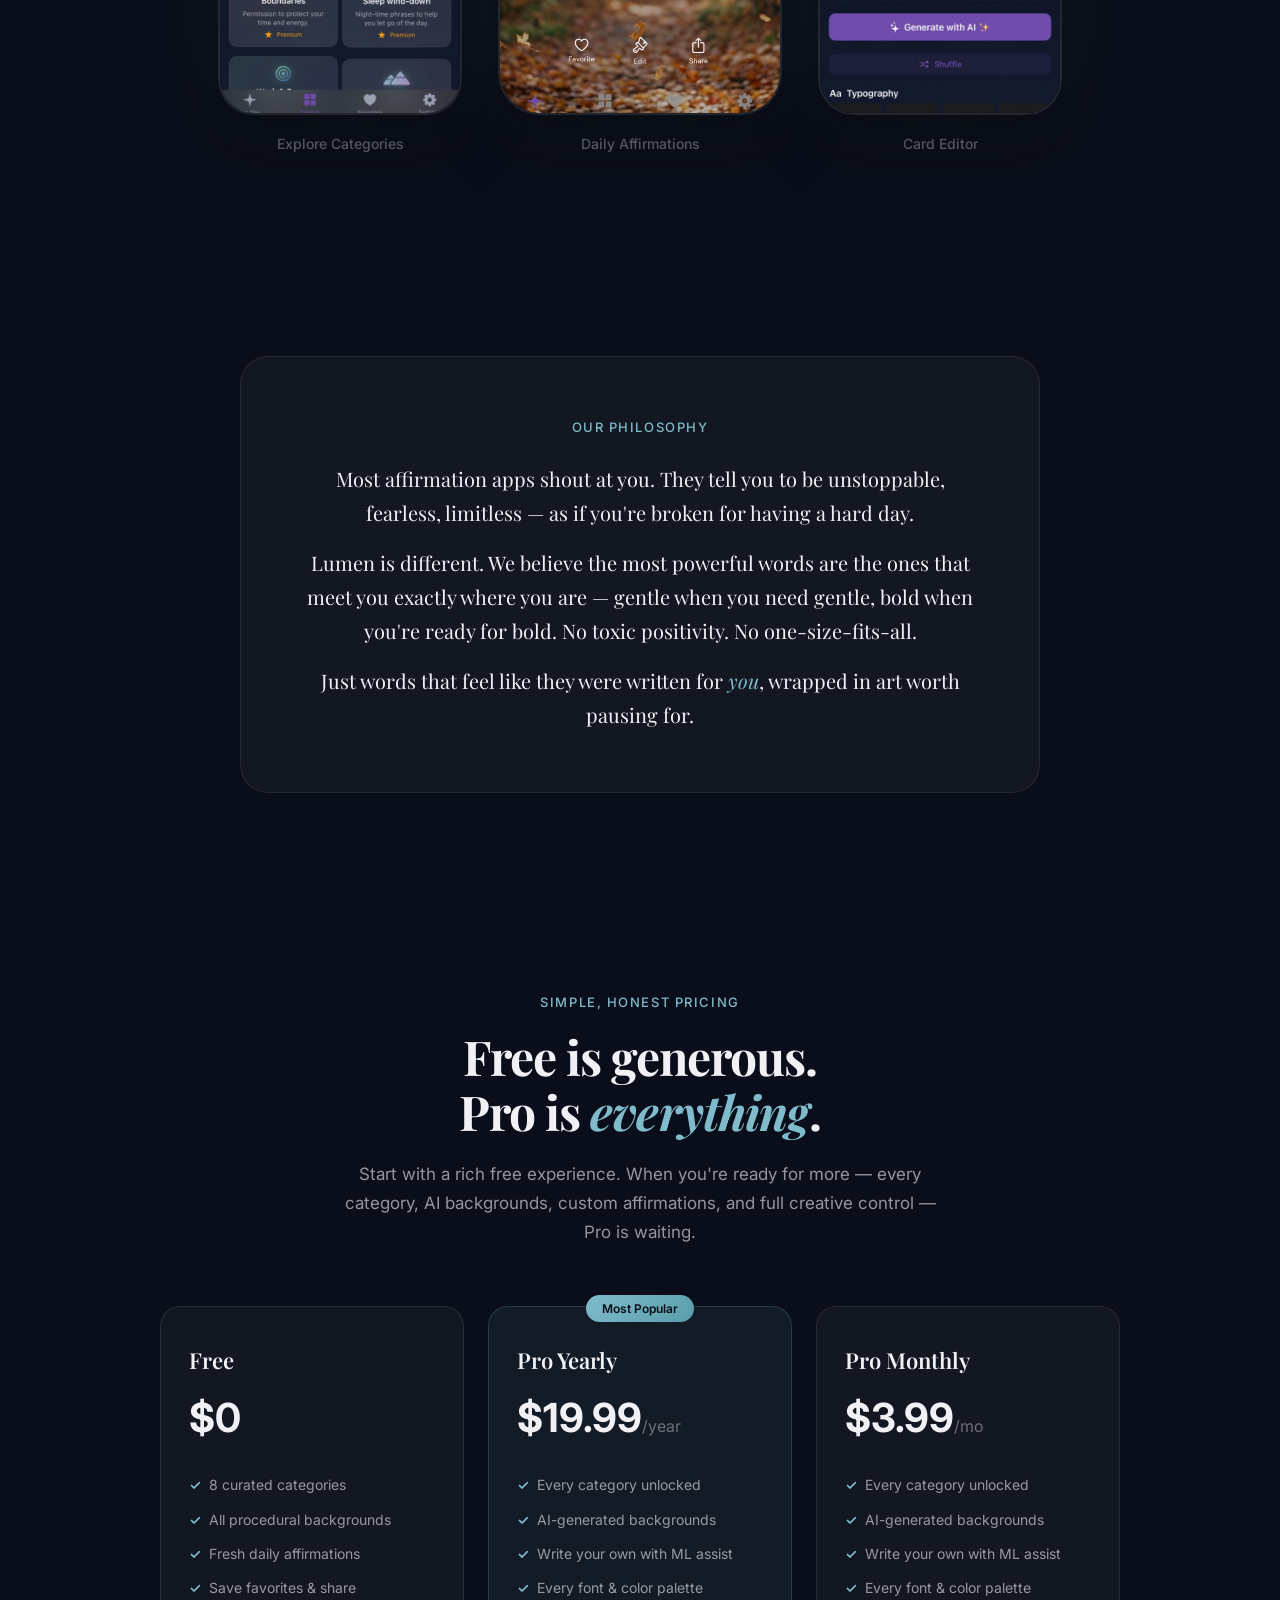
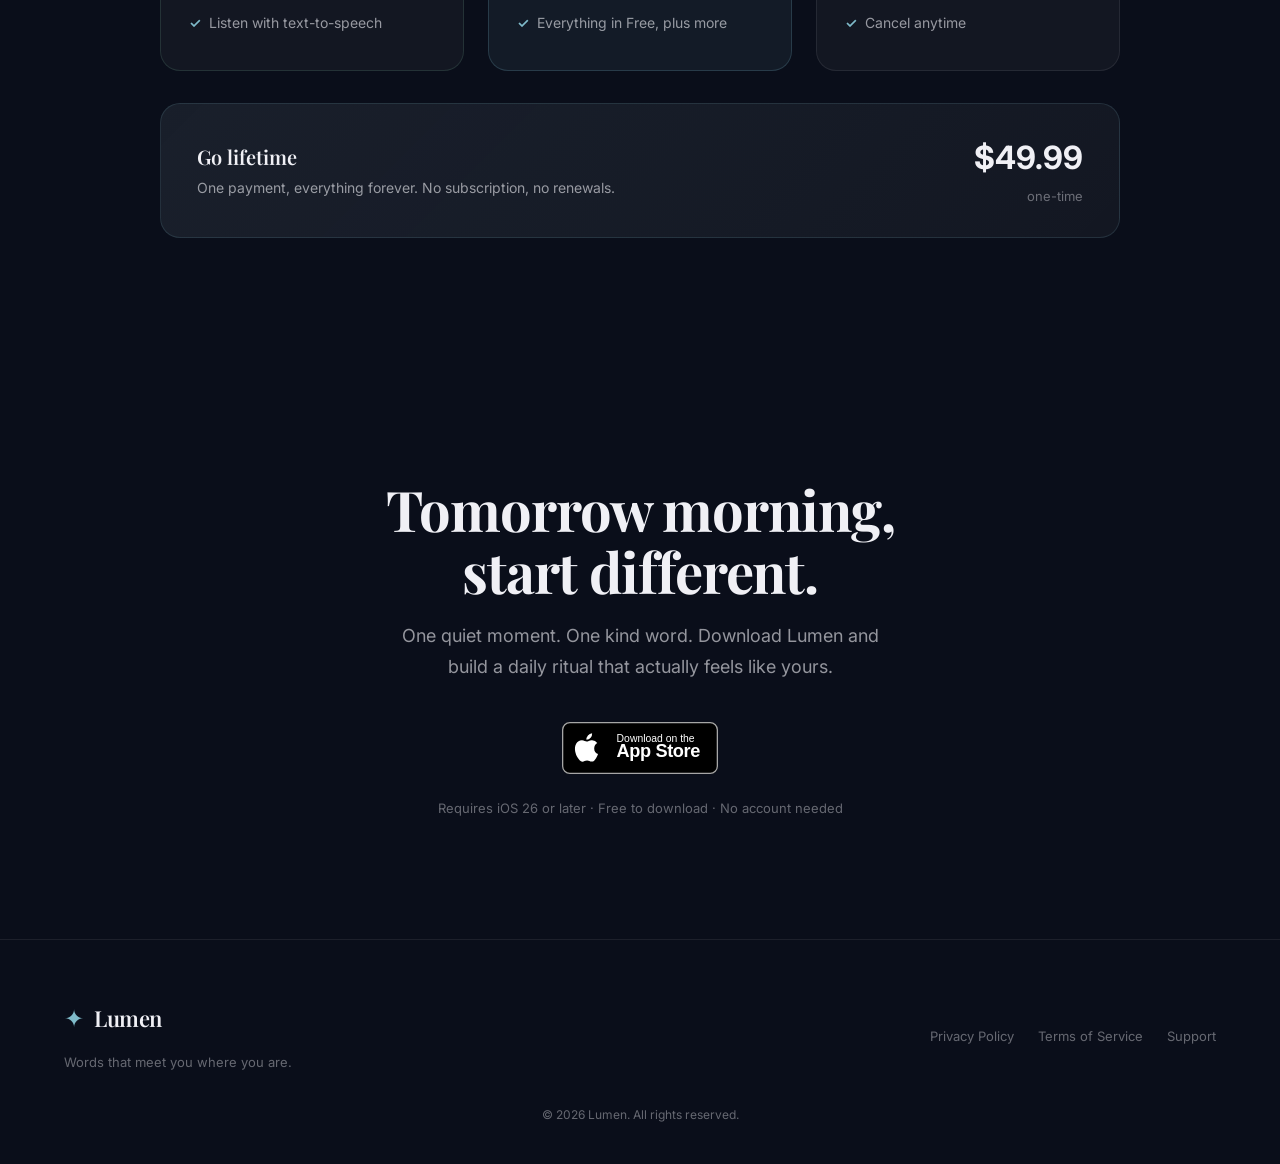
==== commit 30f4da32: "Implement design improvements from VP of Design review (GRA-27) P0: Replace emoji icons with SVG ico" ====
--- a/docs/index.html
+++ b/docs/index.html
@@ -104,32 +104,44 @@
 
       <div class="features-grid">
         <div class="feature-card">
-          <div class="feature-icon">🎨</div>
+          <div class="feature-icon-wrap">
+            <svg width="24" height="24" viewBox="0 0 24 24" fill="none" stroke="currentColor" stroke-width="1.5" stroke-linecap="round" stroke-linejoin="round"><circle cx="13.5" cy="6.5" r="2.5"/><path d="M3 20c0 0 3-8 7-8 2 0 3 2 5 2s4-4 6-4v10H3z"/></svg>
+          </div>
           <h3>Art That Stops You Mid-Scroll</h3>
           <p>Aurora, cosmos, watercolor, stained glass — 12 procedural styles across 14 palettes. Every card is one of a kind. Or create your own with on-device AI.</p>
         </div>
         <div class="feature-card">
-          <div class="feature-icon">✍️</div>
+          <div class="feature-icon-wrap">
+            <svg width="24" height="24" viewBox="0 0 24 24" fill="none" stroke="currentColor" stroke-width="1.5" stroke-linecap="round" stroke-linejoin="round"><path d="M12 20h9"/><path d="M16.5 3.5a2.121 2.121 0 1 1 3 3L7 19l-4 1 1-4L16.5 3.5z"/></svg>
+          </div>
           <h3>Your Voice, Amplified</h3>
           <p>Write your own affirmations with ML-powered suggestions, or choose a tone — gentle, warm, direct, bold, spiritual. Lumen speaks the way you need to hear.</p>
         </div>
         <div class="feature-card">
-          <div class="feature-icon">🎭</div>
+          <div class="feature-icon-wrap">
+            <svg width="24" height="24" viewBox="0 0 24 24" fill="none" stroke="currentColor" stroke-width="1.5" stroke-linecap="round" stroke-linejoin="round"><path d="M20.84 4.61a5.5 5.5 0 0 0-7.78 0L12 5.67l-1.06-1.06a5.5 5.5 0 0 0-7.78 7.78l1.06 1.06L12 21.23l7.78-7.78 1.06-1.06a5.5 5.5 0 0 0 0-7.78z"/></svg>
+          </div>
           <h3>Made for Real Life</h3>
           <p>From self-love and confidence to grief, chronic illness, and identity. Sensitive topics are opt-in and always handled with care. Never preachy. Never toxic positivity.</p>
         </div>
         <div class="feature-card">
-          <div class="feature-icon">🔤</div>
+          <div class="feature-icon-wrap">
+            <svg width="24" height="24" viewBox="0 0 24 24" fill="none" stroke="currentColor" stroke-width="1.5" stroke-linecap="round" stroke-linejoin="round"><polyline points="4 7 4 4 20 4 20 7"/><line x1="9" y1="20" x2="15" y2="20"/><line x1="12" y1="4" x2="12" y2="20"/></svg>
+          </div>
           <h3>Typography You Can Feel</h3>
           <p>10 curated fonts — editorial serifs, clean sans, handwritten scripts. Each affirmation becomes a visual moment you'll want to screenshot and keep.</p>
         </div>
         <div class="feature-card">
-          <div class="feature-icon">🔇</div>
+          <div class="feature-icon-wrap">
+            <svg width="24" height="24" viewBox="0 0 24 24" fill="none" stroke="currentColor" stroke-width="1.5" stroke-linecap="round" stroke-linejoin="round"><rect x="3" y="11" width="18" height="11" rx="2" ry="2"/><path d="M7 11V7a5 5 0 0 1 10 0v4"/></svg>
+          </div>
           <h3>Completely Yours. Completely Private.</h3>
           <p>No server. No account. No data ever leaving your device. Lumen works on a plane, in the mountains, in bed at 3 a.m. Your practice stays yours.</p>
         </div>
         <div class="feature-card">
-          <div class="feature-icon">💜</div>
+          <div class="feature-icon-wrap">
+            <svg width="24" height="24" viewBox="0 0 24 24" fill="none" stroke="currentColor" stroke-width="1.5" stroke-linecap="round" stroke-linejoin="round"><path d="M18 8A6 6 0 0 0 6 8c0 7-3 9-3 9h18s-3-2-3-9"/><path d="M13.73 21a2 2 0 0 1-3.46 0"/></svg>
+          </div>
           <h3>A Softer Setting for Hard Days</h3>
           <p>Gentle Mode filters out high-intensity language. Some days you need "you are enough" — not "you are unstoppable." Lumen knows the difference.</p>
         </div>
@@ -170,17 +182,16 @@
     </div>
   </section>
 
-  <!-- Testimonial -->
-  <section class="testimonial-section">
-    <div class="container">
-      <div class="testimonial-card">
+  <!-- Philosophy -->
+  <section class="philosophy-section">
+    <div class="container">
+      <div class="philosophy-card">
+        <p class="philosophy-eyebrow">Our philosophy</p>
         <blockquote>
-          <p>"I've tried every affirmation app. Lumen is the first one that doesn't make me cringe. It's beautiful, it's thoughtful, and it fits into my morning without feeling like homework."</p>
+          <p>Most affirmation apps shout at you. They tell you to be unstoppable, fearless, limitless — as if you're broken for having a hard day.</p>
+          <p>Lumen is different. We believe the most powerful words are the ones that meet you exactly where you are — gentle when you need gentle, bold when you're ready for bold. No toxic positivity. No one-size-fits-all.</p>
+          <p>Just words that feel like they were written for <em>you</em>, wrapped in art worth pausing for.</p>
         </blockquote>
-        <div class="testimonial-author">
-          <div class="testimonial-stars">★★★★★</div>
-          <p class="testimonial-name">— A real review we hope to earn</p>
-        </div>
       </div>
     </div>
   </section>
@@ -193,7 +204,7 @@
       <p class="section-subtitle">Start with a rich free experience. When you're ready for more — every category, AI backgrounds, custom affirmations, and full creative control — Pro is waiting.</p>
 
       <div class="pricing-grid">
-        <div class="pricing-card">
+        <div class="pricing-card pricing-card-free">
           <h3>Free</h3>
           <p class="pricing-price">$0</p>
           <ul class="pricing-features">
@@ -220,11 +231,24 @@
           <h3>Pro Monthly</h3>
           <p class="pricing-price">$3.99<span>/mo</span></p>
           <ul class="pricing-features">
-            <li>Everything in Pro</li>
+            <li>Every category unlocked</li>
+            <li>AI-generated backgrounds</li>
+            <li>Write your own with ML assist</li>
+            <li>Every font & color palette</li>
             <li>Cancel anytime</li>
           </ul>
-          <div class="pricing-alt">
-            <p class="pricing-lifetime">Lifetime: <strong>$49.99</strong> one-time</p>
+        </div>
+      </div>
+
+      <div class="pricing-lifetime-banner">
+        <div class="lifetime-inner">
+          <div class="lifetime-text">
+            <h4>Go lifetime</h4>
+            <p>One payment, everything forever. No subscription, no renewals.</p>
+          </div>
+          <div class="lifetime-price">
+            <span class="lifetime-amount">$49.99</span>
+            <span class="lifetime-label">one-time</span>
           </div>
         </div>
       </div>
@@ -236,9 +260,8 @@
     <div class="container">
       <h2 class="download-title">Tomorrow morning,<br>start different.</h2>
       <p class="download-subtitle">One quiet moment. One kind word. Download Lumen and build a daily ritual that actually feels like yours.</p>
-      <a href="#" class="btn btn-primary btn-lg">
-        <svg class="apple-icon" viewBox="0 0 24 24" fill="currentColor" width="22" height="22"><path d="M18.71 19.5c-.83 1.24-1.71 2.45-3.05 2.47-1.34.03-1.77-.79-3.29-.79-1.53 0-2 .77-3.27.82-1.31.05-2.3-1.32-3.14-2.53C4.25 17 2.94 12.45 4.7 9.39c.87-1.52 2.43-2.48 4.12-2.51 1.28-.02 2.5.87 3.29.87.78 0 2.26-1.07 3.8-.91.65.03 2.47.26 3.64 1.98-.09.06-2.17 1.28-2.15 3.81.03 3.02 2.65 4.03 2.68 4.04-.03.07-.42 1.44-1.38 2.83M13 3.5c.73-.83 1.94-1.46 2.94-1.5.13 1.17-.34 2.35-1.04 3.19-.69.85-1.83 1.51-2.95 1.42-.15-1.15.41-2.35 1.05-3.11z"/></svg>
-        Download for iOS
+      <a href="#" class="app-store-badge" aria-label="Download on the App Store">
+        <svg viewBox="0 0 120 40" width="156" height="52" xmlns="http://www.w3.org/2000/svg"><rect width="120" height="40" rx="6" fill="#000"/><rect x="0.5" y="0.5" width="119" height="39" rx="5.5" fill="none" stroke="#A6A6A6"/><path d="M24.77 20.3a4.95 4.95 0 0 1 2.36-4.15 5.07 5.07 0 0 0-3.99-2.16c-1.68-.18-3.31 1.01-4.17 1.01-.87 0-2.19-.99-3.61-.96a5.32 5.32 0 0 0-4.48 2.73c-1.93 3.34-.49 8.27 1.36 10.97.93 1.33 2.02 2.82 3.44 2.76 1.39-.06 1.91-.89 3.59-.89 1.66 0 2.14.89 3.59.86 1.49-.03 2.44-1.34 3.33-2.68a11.06 11.06 0 0 0 1.52-3.11 4.78 4.78 0 0 1-2.94-4.38zM22.04 12.21a4.87 4.87 0 0 0 1.12-3.49 4.96 4.96 0 0 0-3.21 1.66 4.64 4.64 0 0 0-1.15 3.36 4.1 4.1 0 0 0 3.24-1.53z" fill="#fff"/><text x="42" y="15" fill="#fff" font-family="-apple-system,Helvetica,Arial,sans-serif" font-size="8" font-weight="400">Download on the</text><text x="42" y="27" fill="#fff" font-family="-apple-system,Helvetica,Arial,sans-serif" font-size="14" font-weight="600" letter-spacing="-0.3">App Store</text></svg>
       </a>
       <p class="download-note">Requires iOS 26 or later · Free to download · No account needed</p>
     </div>
--- a/docs/styles.css
+++ b/docs/styles.css
@@ -300,6 +300,7 @@
 .btn-primary:hover {
   transform: translateY(-2px);
   box-shadow: 0 8px 30px rgba(127, 187, 202, 0.35);
+  filter: brightness(1.08);
 }
 
 .btn-lg {
@@ -322,6 +323,19 @@
 .hero-phone {
   flex-shrink: 0;
   position: relative;
+}
+
+.hero-phone::after {
+  content: '';
+  position: absolute;
+  bottom: -40px;
+  left: 50%;
+  transform: translateX(-50%);
+  width: 200px;
+  height: 80px;
+  background: radial-gradient(ellipse, rgba(127,187,202,0.2), transparent 70%);
+  filter: blur(20px);
+  pointer-events: none;
 }
 
 .phone-frame {
@@ -339,13 +353,13 @@
 
 .phone-notch {
   position: absolute;
-  top: 8px;
+  top: 10px;
   left: 50%;
   transform: translateX(-50%);
-  width: 100px;
-  height: 28px;
+  width: 120px;
+  height: 36px;
   background: #000;
-  border-radius: 0 0 20px 20px;
+  border-radius: 18px;
   z-index: 2;
 }
 
@@ -366,7 +380,7 @@
 .social-proof {
   position: relative;
   z-index: 1;
-  padding: 60px 0;
+  padding: 80px 0;
   border-top: 1px solid var(--border-glass);
   border-bottom: 1px solid var(--border-glass);
 }
@@ -383,7 +397,7 @@
   text-align: center;
   display: flex;
   flex-direction: column;
-  gap: 6px;
+  gap: 10px;
 }
 
 .proof-value {
@@ -412,7 +426,7 @@
   font-weight: 500;
   text-transform: uppercase;
   letter-spacing: 0.12em;
-  color: var(--accent-coral);
+  color: var(--accent-teal);
   margin-bottom: 16px;
   text-align: center;
 }
@@ -424,7 +438,7 @@
   line-height: 1.15;
   letter-spacing: -0.02em;
   text-align: center;
-  margin-bottom: 16px;
+  margin-bottom: 20px;
 }
 
 .section-subtitle {
@@ -463,16 +477,24 @@
   transform: translateY(-4px);
 }
 
-.feature-icon {
-  font-size: 32px;
+.feature-icon-wrap {
+  width: 56px;
+  height: 56px;
+  border-radius: 16px;
+  background: var(--bg-glass);
+  border: 1px solid var(--border-glass);
+  display: flex;
+  align-items: center;
+  justify-content: center;
   margin-bottom: 16px;
+  color: var(--accent-teal);
 }
 
 .feature-card h3 {
   font-family: var(--font-serif);
   font-size: 20px;
   font-weight: 600;
-  margin-bottom: 10px;
+  margin-bottom: 14px;
   letter-spacing: -0.01em;
 }
 
@@ -511,14 +533,14 @@
   font-weight: 500;
 }
 
-/* ===== Testimonial ===== */
-.testimonial-section {
+/* ===== Philosophy ===== */
+.philosophy-section {
   position: relative;
   z-index: 1;
   padding: 80px 0;
 }
 
-.testimonial-card {
+.philosophy-card {
   background: var(--bg-card);
   border: 1px solid var(--border-glass);
   border-radius: var(--radius-lg);
@@ -528,25 +550,25 @@
   text-align: center;
 }
 
-.testimonial-card blockquote p {
+.philosophy-eyebrow {
+  font-size: 13px;
+  font-weight: 500;
+  text-transform: uppercase;
+  letter-spacing: 0.12em;
+  color: var(--accent-teal);
+  margin-bottom: 24px;
+}
+
+.philosophy-card blockquote p {
   font-family: var(--font-serif);
-  font-size: 22px;
-  font-style: italic;
-  line-height: 1.6;
+  font-size: 20px;
+  line-height: 1.7;
   color: var(--text-primary);
-  margin-bottom: 24px;
-}
-
-.testimonial-stars {
-  color: var(--accent-coral);
-  font-size: 18px;
-  letter-spacing: 4px;
-  margin-bottom: 8px;
-}
-
-.testimonial-name {
-  font-size: 14px;
-  color: var(--text-tertiary);
+  margin-bottom: 16px;
+}
+
+.philosophy-card blockquote p:last-child {
+  margin-bottom: 0;
 }
 
 /* ===== Pricing ===== */
@@ -575,6 +597,10 @@
 
 .pricing-card:hover {
   transform: translateY(-4px);
+}
+
+.pricing-card-free {
+  border-color: rgba(126, 200, 160, 0.15);
 }
 
 .pricing-card-pro {
@@ -637,19 +663,52 @@
   font-weight: 600;
 }
 
-.pricing-alt {
-  margin-top: 24px;
-  padding-top: 16px;
-  border-top: 1px solid var(--border-glass);
-}
-
-.pricing-lifetime {
+/* ===== Pricing Lifetime Banner ===== */
+.pricing-lifetime-banner {
+  margin-top: 32px;
+  max-width: 960px;
+  margin-left: auto;
+  margin-right: auto;
+}
+
+.lifetime-inner {
+  display: flex;
+  align-items: center;
+  justify-content: space-between;
+  background: var(--bg-card);
+  border: 1px solid rgba(127, 187, 202, 0.15);
+  border-radius: var(--radius-md);
+  padding: 28px 36px;
+  background-image: linear-gradient(135deg, rgba(127, 187, 202, 0.05), transparent);
+}
+
+.lifetime-text h4 {
+  font-family: var(--font-serif);
+  font-size: 20px;
+  font-weight: 600;
+  margin-bottom: 4px;
+}
+
+.lifetime-text p {
   font-size: 14px;
+  color: var(--text-secondary);
+}
+
+.lifetime-price {
+  text-align: right;
+  flex-shrink: 0;
+}
+
+.lifetime-amount {
+  display: block;
+  font-size: 32px;
+  font-weight: 700;
+  color: var(--text-primary);
+}
+
+.lifetime-label {
+  font-size: 13px;
   color: var(--text-tertiary);
-}
-
-.pricing-lifetime strong {
-  color: var(--text-primary);
 }
 
 /* ===== Download CTA ===== */
@@ -677,6 +736,16 @@
   margin-left: auto;
   margin-right: auto;
   line-height: 1.7;
+}
+
+.app-store-badge {
+  display: inline-block;
+  transition: transform 0.2s ease, filter 0.2s ease;
+}
+
+.app-store-badge:hover {
+  transform: translateY(-2px);
+  filter: brightness(1.1);
 }
 
 .download-note {
@@ -853,12 +922,23 @@
     display: none;
   }
 
-  .testimonial-card {
+  .philosophy-card {
     padding: 36px 24px;
   }
 
-  .testimonial-card blockquote p {
-    font-size: 18px;
+  .philosophy-card blockquote p {
+    font-size: 17px;
+  }
+
+  .lifetime-inner {
+    flex-direction: column;
+    text-align: center;
+    gap: 16px;
+    padding: 24px;
+  }
+
+  .lifetime-price {
+    text-align: center;
   }
 
   .footer-inner {
@@ -879,13 +959,14 @@
 /* ===== Animations ===== */
 .fade-in {
   opacity: 0;
-  transform: translateY(24px);
+  transform: translateY(24px) scale(0.98);
   transition: opacity 0.6s ease, transform 0.6s ease;
+  will-change: transform, opacity;
 }
 
 .fade-in.visible {
   opacity: 1;
-  transform: translateY(0);
+  transform: translateY(0) scale(1);
 }
 
 /* Grain overlay */
@@ -898,7 +979,7 @@
   height: 100%;
   pointer-events: none;
   z-index: 9999;
-  opacity: 0.015;
+  opacity: 0.03;
   background-image: url("data:image/svg+xml,%3Csvg viewBox='0 0 256 256' xmlns='http://www.w3.org/2000/svg'%3E%3Cfilter id='noise'%3E%3CfeTurbulence type='fractalNoise' baseFrequency='0.9' numOctaves='4' stitchTiles='stitch'/%3E%3C/filter%3E%3Crect width='100%25' height='100%25' filter='url(%23noise)'/%3E%3C/svg%3E");
   background-repeat: repeat;
   background-size: 256px 256px;
